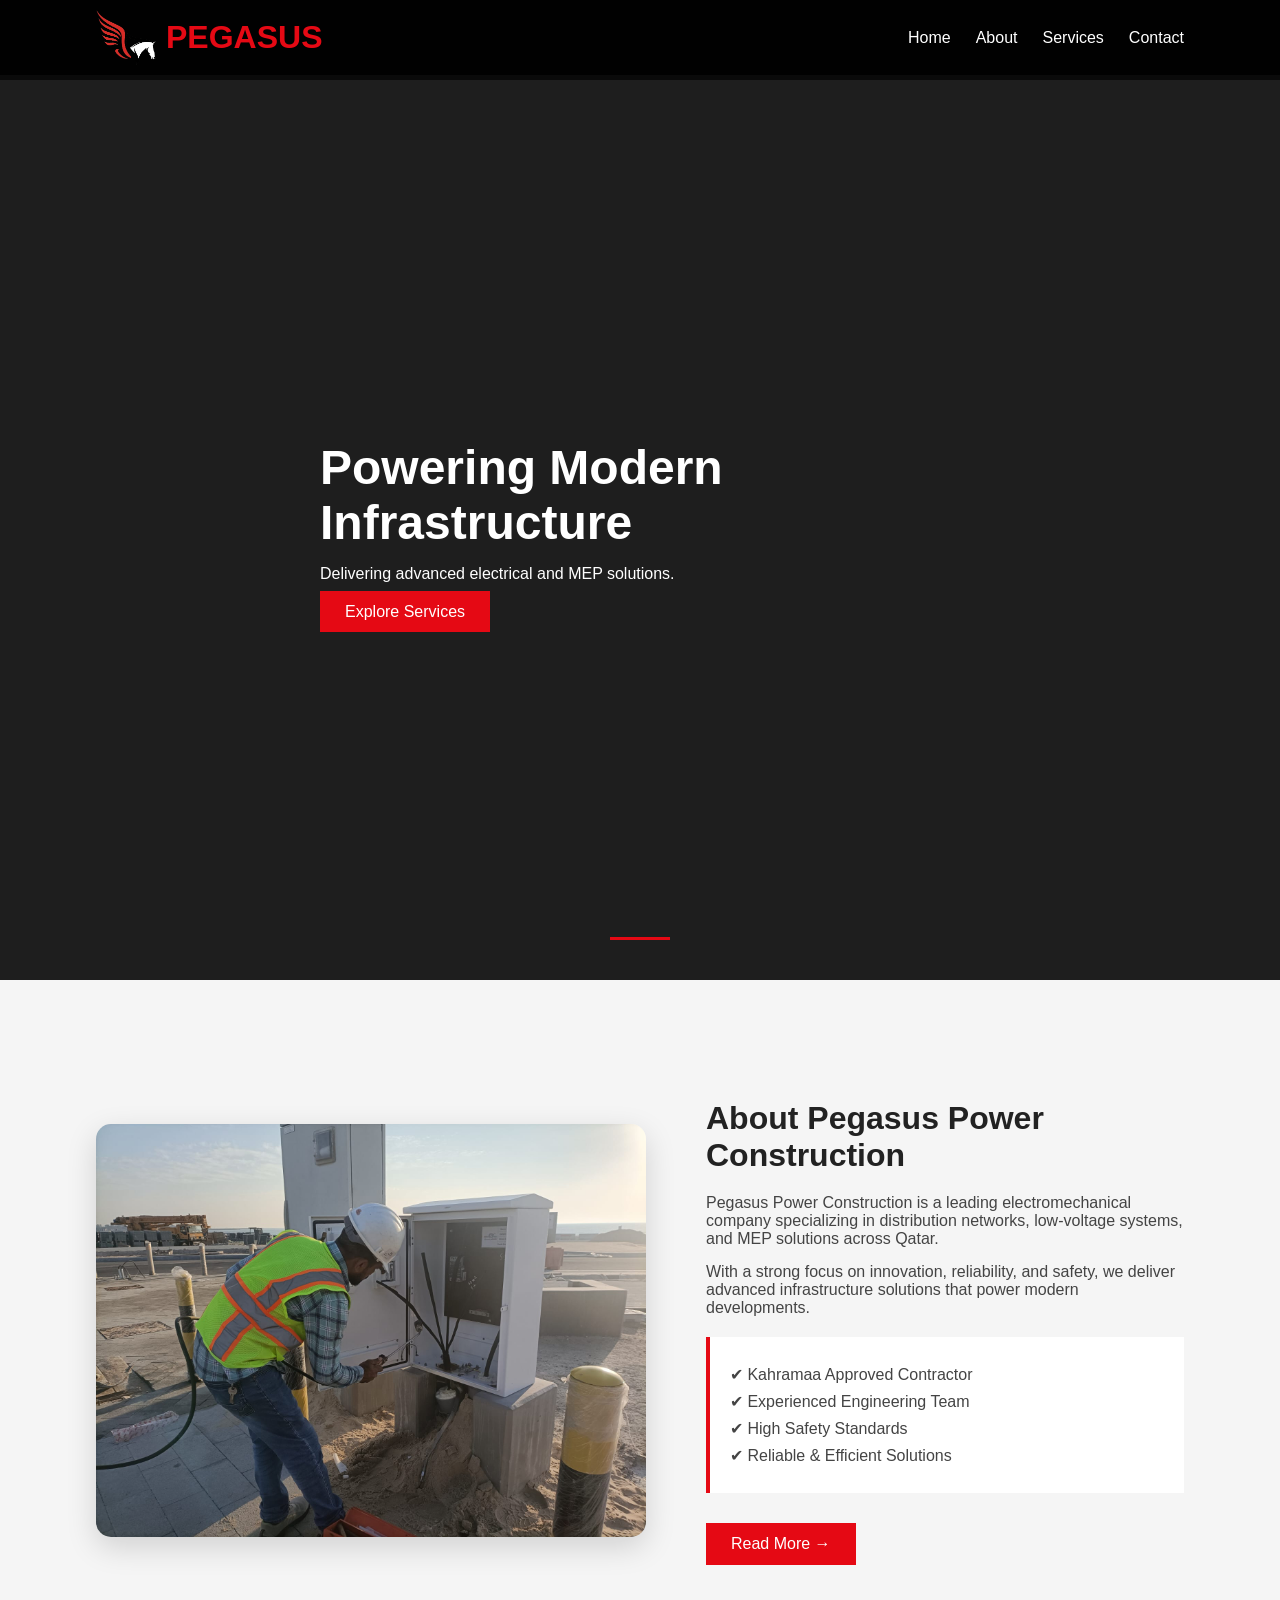
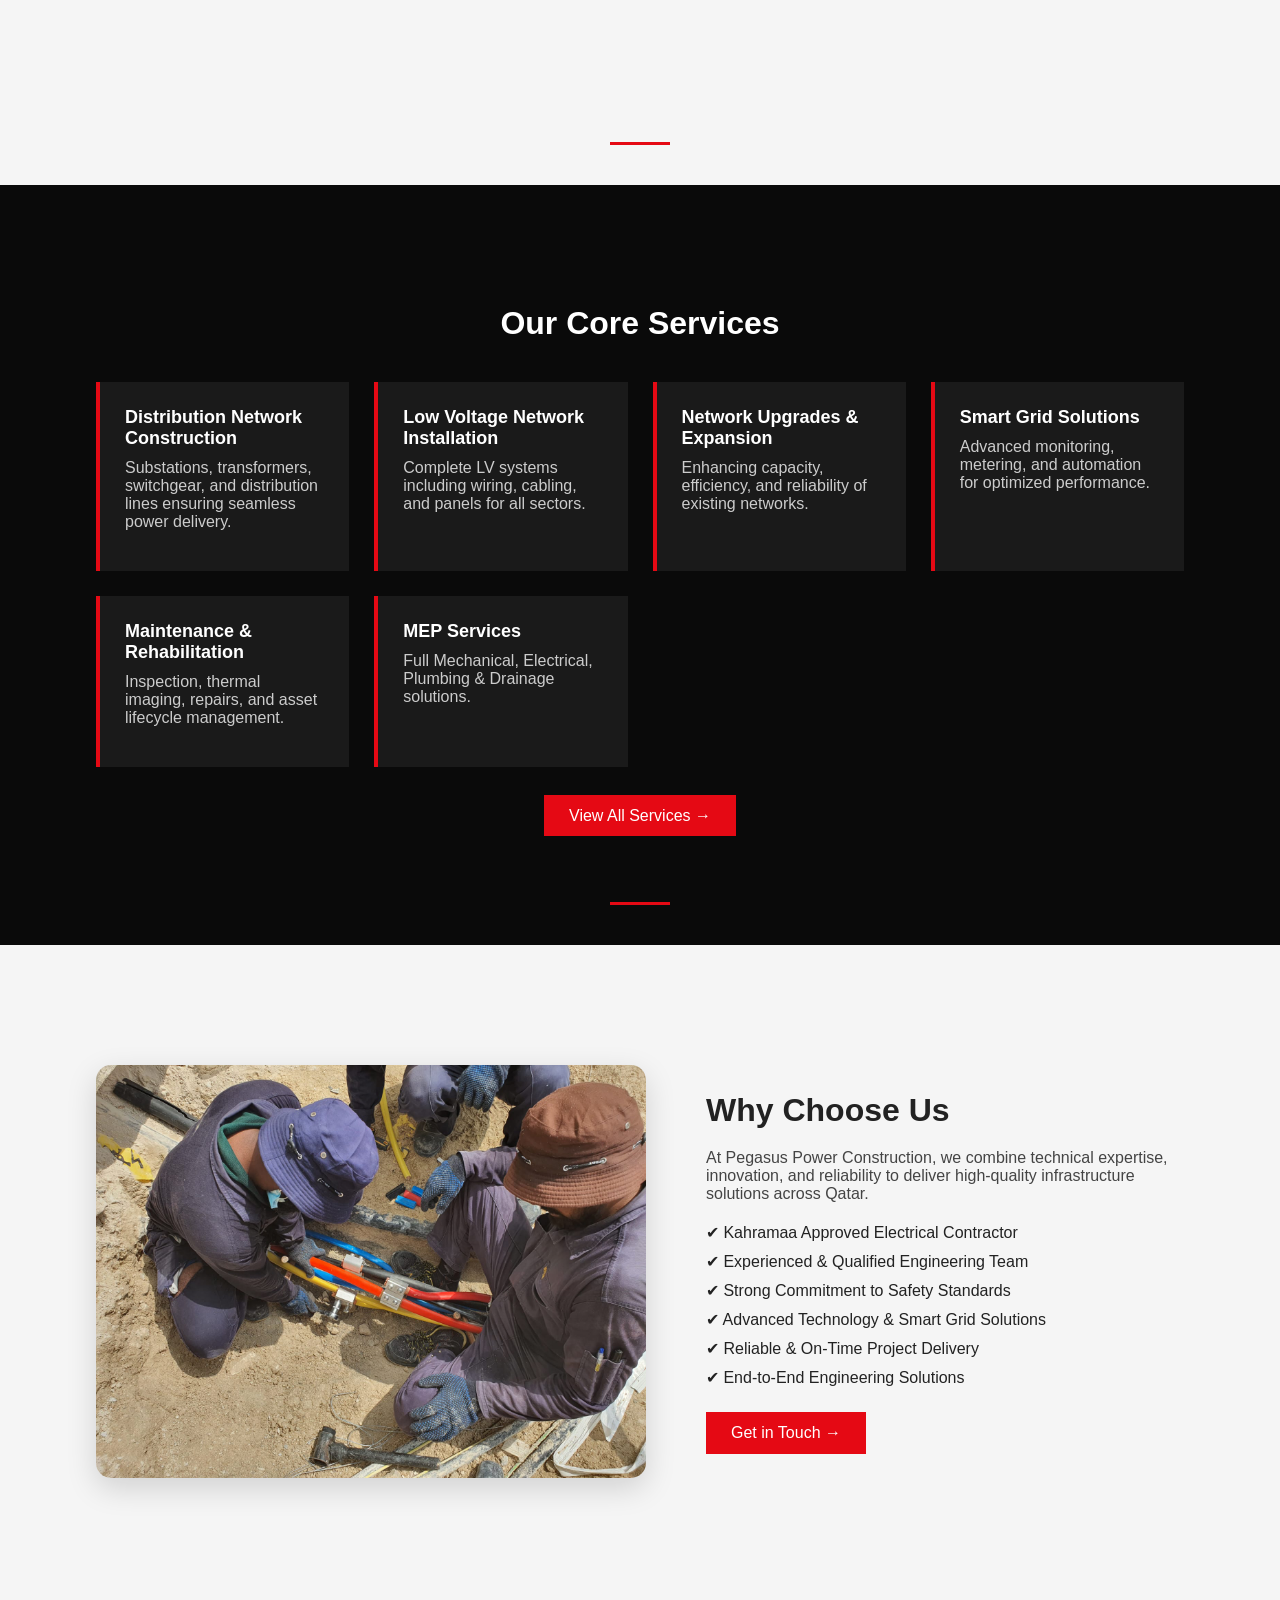
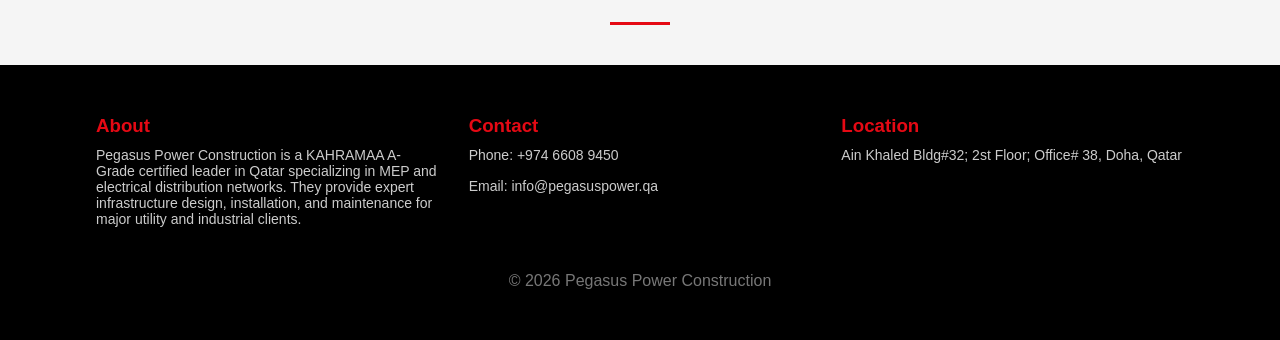
==== index.html @ 12b7da85 "Rename home.html to index.html" ====
<!DOCTYPE html>
<html lang="en">
<head>
<meta charset="UTF-8">
<meta name="viewport" content="width=device-width, initial-scale=1.0">
<title>Pegasus Power Construction</title>
<link rel="icon" type="image/png" href="images/logo.png">

<style>
* {
    margin: 0;
    padding: 0;
    box-sizing: border-box;
    font-family: 'Segoe UI', sans-serif;
}

body {
    background: #0a0a0a;
    color: #fff;
    padding-top: 80px;
}

/* CONTAINER */
.container {
    width: 85%;
    margin: auto;
}

/* HEADER */
header {
    position: fixed;
    width: 100%;
    top: 0;
    background: rgba(0,0,0,0.9);
    padding: 10px 0;
    z-index: 1000;
    transition: 0.3s;
}

header.scrolled {
    padding: 2px 0;
}

header .container {
    display: flex;
    justify-content: space-between;
    align-items: center;
}

.logo-box {
    display: flex;
    align-items: center;
}

.logo-box img {
    width: 60px;
    margin-right: 10px;
    transition: 0.3s;
}

header.scrolled .logo-box img {
    width: 45px;
}

.logo-text {
    color: #e50914;
    font-weight: bold;
}

/* NAV */
nav ul {
    display: flex;
    list-style: none;
}

nav ul li {
    margin-left: 25px;
}

nav ul li a {
    text-decoration: none;
    color: white;
    position: relative;
}

nav ul li a::after {
    content: "";
    width: 0%;
    height: 2px;
    background: #e50914;
    position: absolute;
    bottom: -5px;
    left: 0;
    transition: 0.3s;
}

nav ul li a:hover::after {
    width: 100%;
}

/* HERO */
.hero {
    height: 100vh;
    position: relative;
    background: url('images/hero.jpg') center/cover no-repeat; /* 🔥 YOUR PNG */
    display: flex;
    align-items: center;
}

/* GREY OVERLAY */
.hero::before {
    content: "";
    position: absolute;
    top: 0;
    left: 0;
    width: 100%;
    height: 100%;

    background: rgba(50, 50, 50, 0.5); /*adjust opacity here */
}

.hero-content {
    position: relative;
    z-index: 2;
    width: 50%;
}

.hero h1 {
    font-size: 48px;
    margin-bottom: 15px;
}

.hero p {
    margin-bottom: 20px;
}

.btn {
    background: #e50914;
    padding: 12px 25px;
    text-decoration: none;
    color: white;
}

/* SECTIONS */
section {
    padding: 140px 0;
    min-height: 80vh;
    position: relative;
}

/* DIVIDER */
section::after {
    content: "";
    width: 60px;
    height: 3px;
    background: #e50914;
    position: absolute;
    bottom: 40px;
    left: 50%;
    transform: translateX(-50%);
}

/* ABOUT */
.about-home {
    background: #f5f5f5;
    padding: 120px 0;
    color: #222;
}

.about-home-content {
    display: flex;
    gap: 60px;
    align-items: center;
    flex-wrap: wrap;
    margin-bottom: 100px;
}

.about-image img {
    width: 100%;
    max-width: 550px;
    border-radius: 15px;
    box-shadow: 0 10px 30px rgba(0,0,0,0.15);
}

.about-text {
    flex: 1;
}

.about-text h2 {
    margin-bottom: 20px;
    font-size: 32px;
}

.about-text p {
    margin-bottom: 15px;
    color: #444;
}

.about-btn {
    display: inline-block;
    margin-top: 10px;
    padding: 12px 25px;
    background: #e50914;
    color: white;
    text-decoration: none;
}

.about-btn:hover {
    background: #b20710;
}

.about-highlight {
    background: white;
    padding: 20px;
    margin: 20px 0;
    border-left: 4px solid #e50914;
}

.about-highlight p {
    margin: 8px 0;
    font-weight: 500;
}

/* SERVICES */
.services-home {
    background: #0a0a0a;
    padding: 120px 0;
    text-align: center;
    color: white;
}

.services-title {
    font-size: 32px;
    margin-bottom: 40px;
}

/* GRID */
.services-grid {
    display: grid;
    grid-template-columns: repeat(auto-fit, minmax(250px, 1fr));
    gap: 25px;
}

/* CARD */
.service-card {
    background: #1a1a1a;
    padding: 25px;
    border-left: 4px solid #e50914;
    text-align: left;
    transition: 0.3s;
}

.service-card p {
    color: #ccc;
}

.service-card:hover {
    transform: translateY(-8px);
}

.service-card h3 {
    margin-bottom: 10px;
    font-size: 18px;
}



/* BUTTON */
.services-btn-container {
    margin-top: 40px;
}

.services-btn {
    padding: 12px 25px;
    background: #e50914;
    color: white;
    text-decoration: none;
}

.services-btn:hover {
    background: #b20710;
}

/* WHY CHOOSE US */
.why-home {
    background: #f5f5f5;
    padding: 120px 0;
    color: #222;
}

.why-content {
    display: flex;
    align-items: center;
    gap: 60px;
    flex-wrap: wrap;
}

/* IMAGE */
.why-image img {
    width: 100%;
    max-width: 550px;
    border-radius: 15px;
    box-shadow: 0 10px 30px rgba(0,0,0,0.15);
    transition: 0.4s;
}

.why-image img:hover {
    transform: scale(1.03);
}

/* TEXT */
.why-text {
    flex: 1;
}

.why-text h2 {
    font-size: 32px;
    margin-bottom: 20px;
}

.why-text p {
    margin-bottom: 20px;
    color: #444;
}

/* BULLETS */
.why-list {
    list-style: none;
    margin-bottom: 25px;
}

.why-list li {
    margin: 10px 0;
    font-weight: 500;
}

/* BUTTON */
.why-btn {
    display: inline-block;
    padding: 12px 25px;
    background: #e50914;
    color: white;
    text-decoration: none;
    transition: 0.3s;
}

.why-btn:hover {
    background: #b20710;
}

/* FOOTER */
footer {
    background: #000;
    padding: 50px 0;
}

.footer-container {
    display: grid;
    grid-template-columns: repeat(auto-fit, minmax(250px, 1fr));
    gap: 30px;
}

.footer-box h3 {
    color: #e50914;
    margin-bottom: 10px;
}

.footer-box p {
    color: #ccc;
    font-size: 14px;
}

.footer-bottom {
    text-align: center;
    margin-top: 30px;
    color: #777;
}

/* TEXT SPACING */
h2 {
    margin-bottom: 25px;
}

p {
    margin-bottom: 15px;
}

/* ANIMATIONS */
.fade {
    opacity: 0;
    transform: translateY(40px);
    transition: all 0.8s ease;
}

.fade.show {
    opacity: 1;
    transform: translateY(0);
}
</style>

</head>
<body>

<header id="header">
    <div class="container">
        <div class="logo-box">
            <img src="images/logo.png">
            <h1 class="logo-text">PEGASUS</h1>
        </div>

        <nav>
            <ul>
                <li><a href="home.html">Home</a></li>
                <li><a href="about.html">About</a></li>
                <li><a href="services.html">Services</a></li>
                <li><a href="contact.html">Contact</a></li>
            </ul>
        </nav>
    </div>
</header>

<section class="hero">
    <div class="container hero-content fade">
        <h1>Powering Modern Infrastructure</h1>
        <p>Delivering advanced electrical and MEP solutions.</p>
        <a href="services.html" class="btn">Explore Services</a>
    </div>
</section>

<!-- ABOUT  -->
<section class="about-home">
    <div class="container about-home-content fade">

        <div class="about-image fade">
            <img src="images/PegasusImage.jpeg">
        </div>

        <div class="about-text fade">
            <h2>About Pegasus Power Construction</h2>

            <p>
                Pegasus Power Construction is a leading electromechanical company
                specializing in distribution networks, low-voltage systems, and
                MEP solutions across Qatar.
            </p>

            <p>
                With a strong focus on innovation, reliability, and safety, we deliver
                advanced infrastructure solutions that power modern developments.
            </p>

            <!-- ✅ CHECKLIST BACK -->
            <div class="about-highlight fade">
                <p>✔ Kahramaa Approved Contractor</p>
                <p>✔ Experienced Engineering Team</p>
                <p>✔ High Safety Standards</p>
                <p>✔ Reliable & Efficient Solutions</p>
            </div>

            <a href="about.html" class="about-btn">Read More →</a>
        </div>

    </div>
</section>


<!-- SERVICES (DARK) -->
<section class="services-home">
    <div class="container fade">

        <h2 class="services-title">Our Core Services</h2>

        <div class="services-grid">

            <div class="service-card fade">
                <h3>Distribution Network Construction</h3>
                <p>Substations, transformers, switchgear, and distribution lines ensuring seamless power delivery.</p>
            </div>

            <div class="service-card fade">
                <h3>Low Voltage Network Installation</h3>
                <p>Complete LV systems including wiring, cabling, and panels for all sectors.</p>
            </div>

            <div class="service-card fade">
                <h3>Network Upgrades & Expansion</h3>
                <p>Enhancing capacity, efficiency, and reliability of existing networks.</p>
            </div>

            <div class="service-card fade">
                <h3>Smart Grid Solutions</h3>
                <p>Advanced monitoring, metering, and automation for optimized performance.</p>
            </div>

            <div class="service-card fade">
                <h3>Maintenance & Rehabilitation</h3>
                <p>Inspection, thermal imaging, repairs, and asset lifecycle management.</p>
            </div>

            <div class="service-card fade">
                <h3>MEP Services</h3>
                <p>Full Mechanical, Electrical, Plumbing & Drainage solutions.</p>
            </div>

        </div>

        <div class="services-btn-container fade">
            <a href="services.html" class="services-btn">View All Services →</a>
        </div>

    </div>
</section>

<!-- WHY CHOOSE US (UPGRADED) -->
<section class="why-home">
    <div class="container why-content">

        <!-- IMAGE -->
        <div class="why-image fade">
            <img src="images/WhyImage.jpeg"> <!-- 🔥 replace -->
        </div>

        <!-- TEXT -->
        <div class="why-text fade">
            <h2>Why Choose Us</h2>

            <p>
                At Pegasus Power Construction, we combine technical expertise,
                innovation, and reliability to deliver high-quality infrastructure
                solutions across Qatar.
            </p>

            <!-- BULLET LIST -->
            <ul class="why-list">
                <li>✔ Kahramaa Approved Electrical Contractor</li>
                <li>✔ Experienced & Qualified Engineering Team</li>
                <li>✔ Strong Commitment to Safety Standards</li>
                <li>✔ Advanced Technology & Smart Grid Solutions</li>
                <li>✔ Reliable & On-Time Project Delivery</li>
                <li>✔ End-to-End Engineering Solutions</li>
            </ul>

            <a href="contact.html" class="why-btn">Get in Touch →</a>
        </div>

    </div>
</section>

<footer>
    <div class="container footer-container">
        <div class="footer-box">
            <h3>About</h3>
            <p>Pegasus Power Construction is a KAHRAMAA A-Grade certified leader in Qatar specializing in MEP and electrical distribution networks. They provide expert infrastructure design, installation, and maintenance for major utility and industrial clients.</p>
        </div>

        <div class="footer-box">
            <h3>Contact</h3>
            <p>Phone: +974 6608 9450</p>
            <p>Email: info@pegasuspower.qa</p>
        </div>

        <div class="footer-box">
            <h3>Location</h3>
            <p>Ain Khaled Bldg#32; 2st Floor; Office# 38, Doha, Qatar</p>
        </div>
    </div>

    <div class="footer-bottom">
        © 2026 Pegasus Power Construction
    </div>
</footer>

<script>
const elements = document.querySelectorAll('.fade');

window.addEventListener('scroll', () => {
    const trigger = window.innerHeight * 0.85;

    elements.forEach(el => {
        const top = el.getBoundingClientRect().top;
        if (top < trigger) {
            el.classList.add('show');
        }
    });
});

const header = document.getElementById("header");

window.addEventListener("scroll", () => {
    if (window.scrollY > 50) {
        header.classList.add("scrolled");
    } else {
        header.classList.remove("scrolled");
    }
});
</script>

</body>
</html>
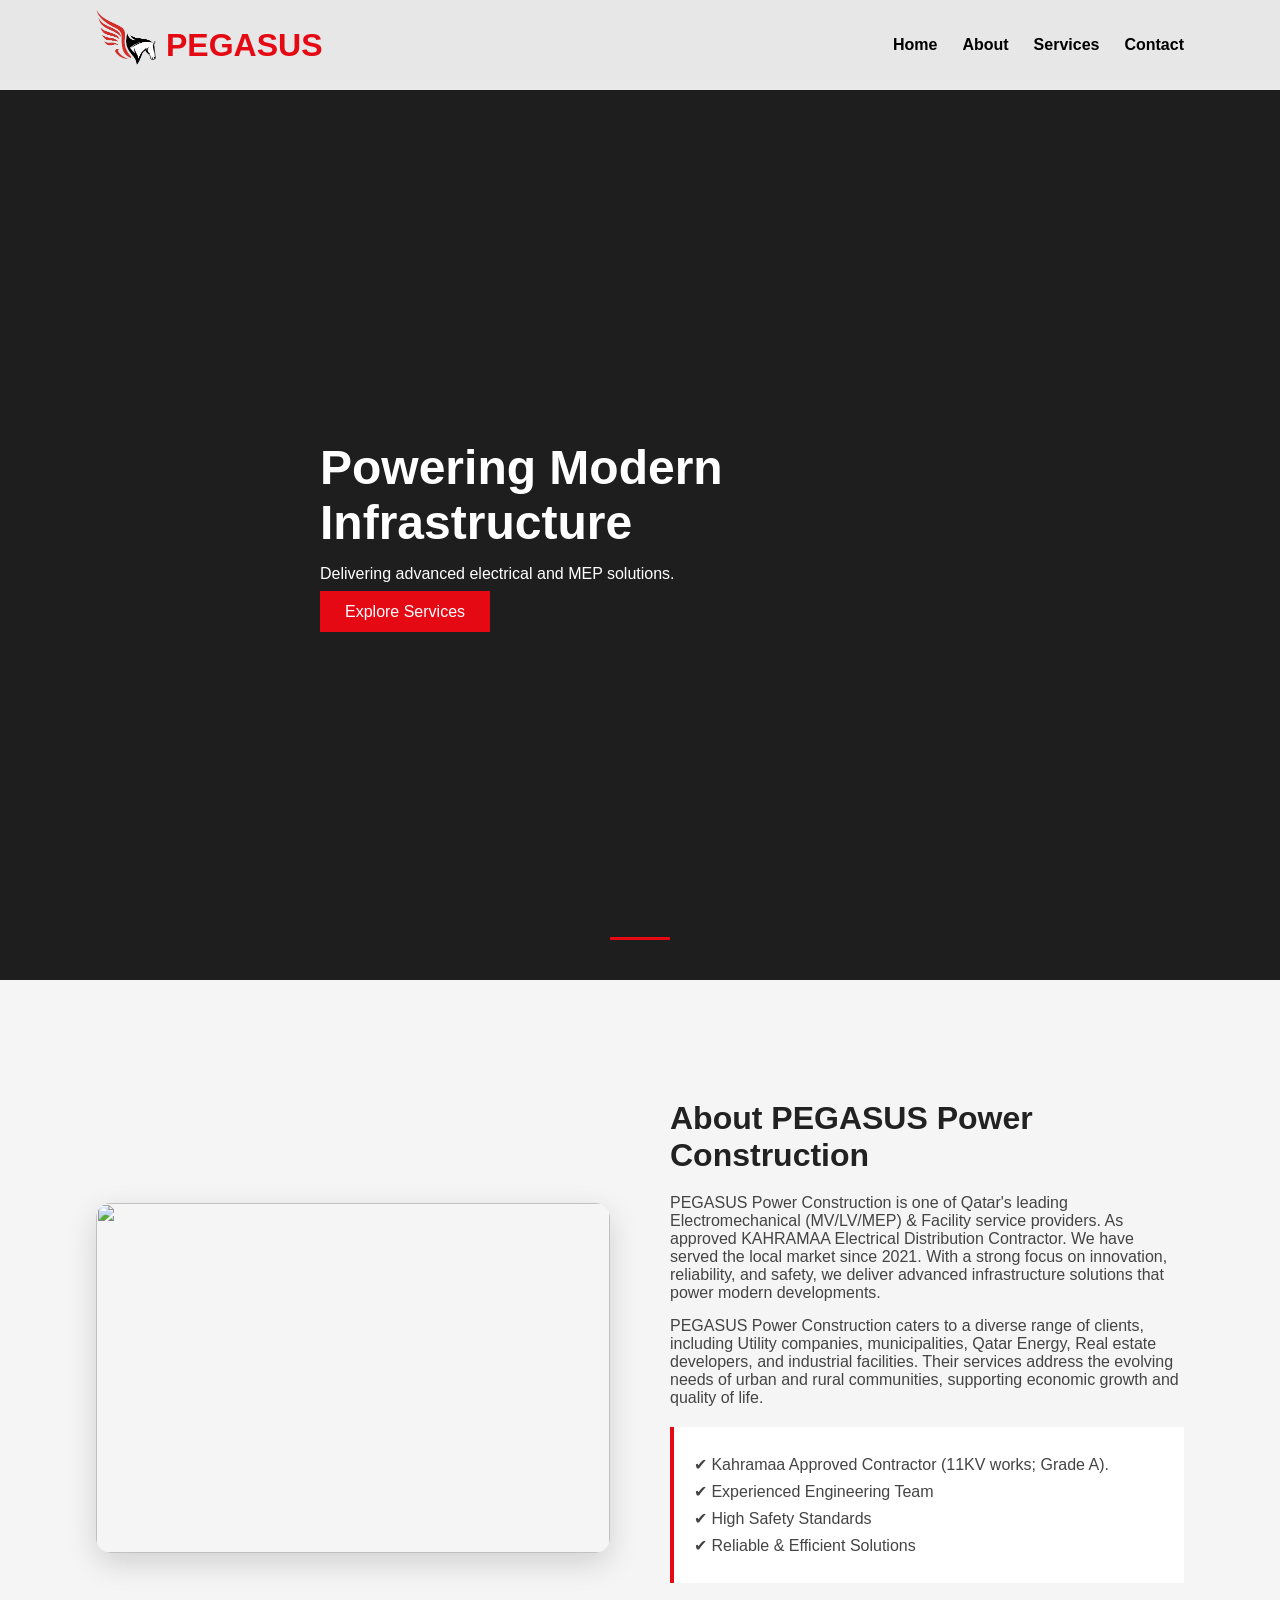
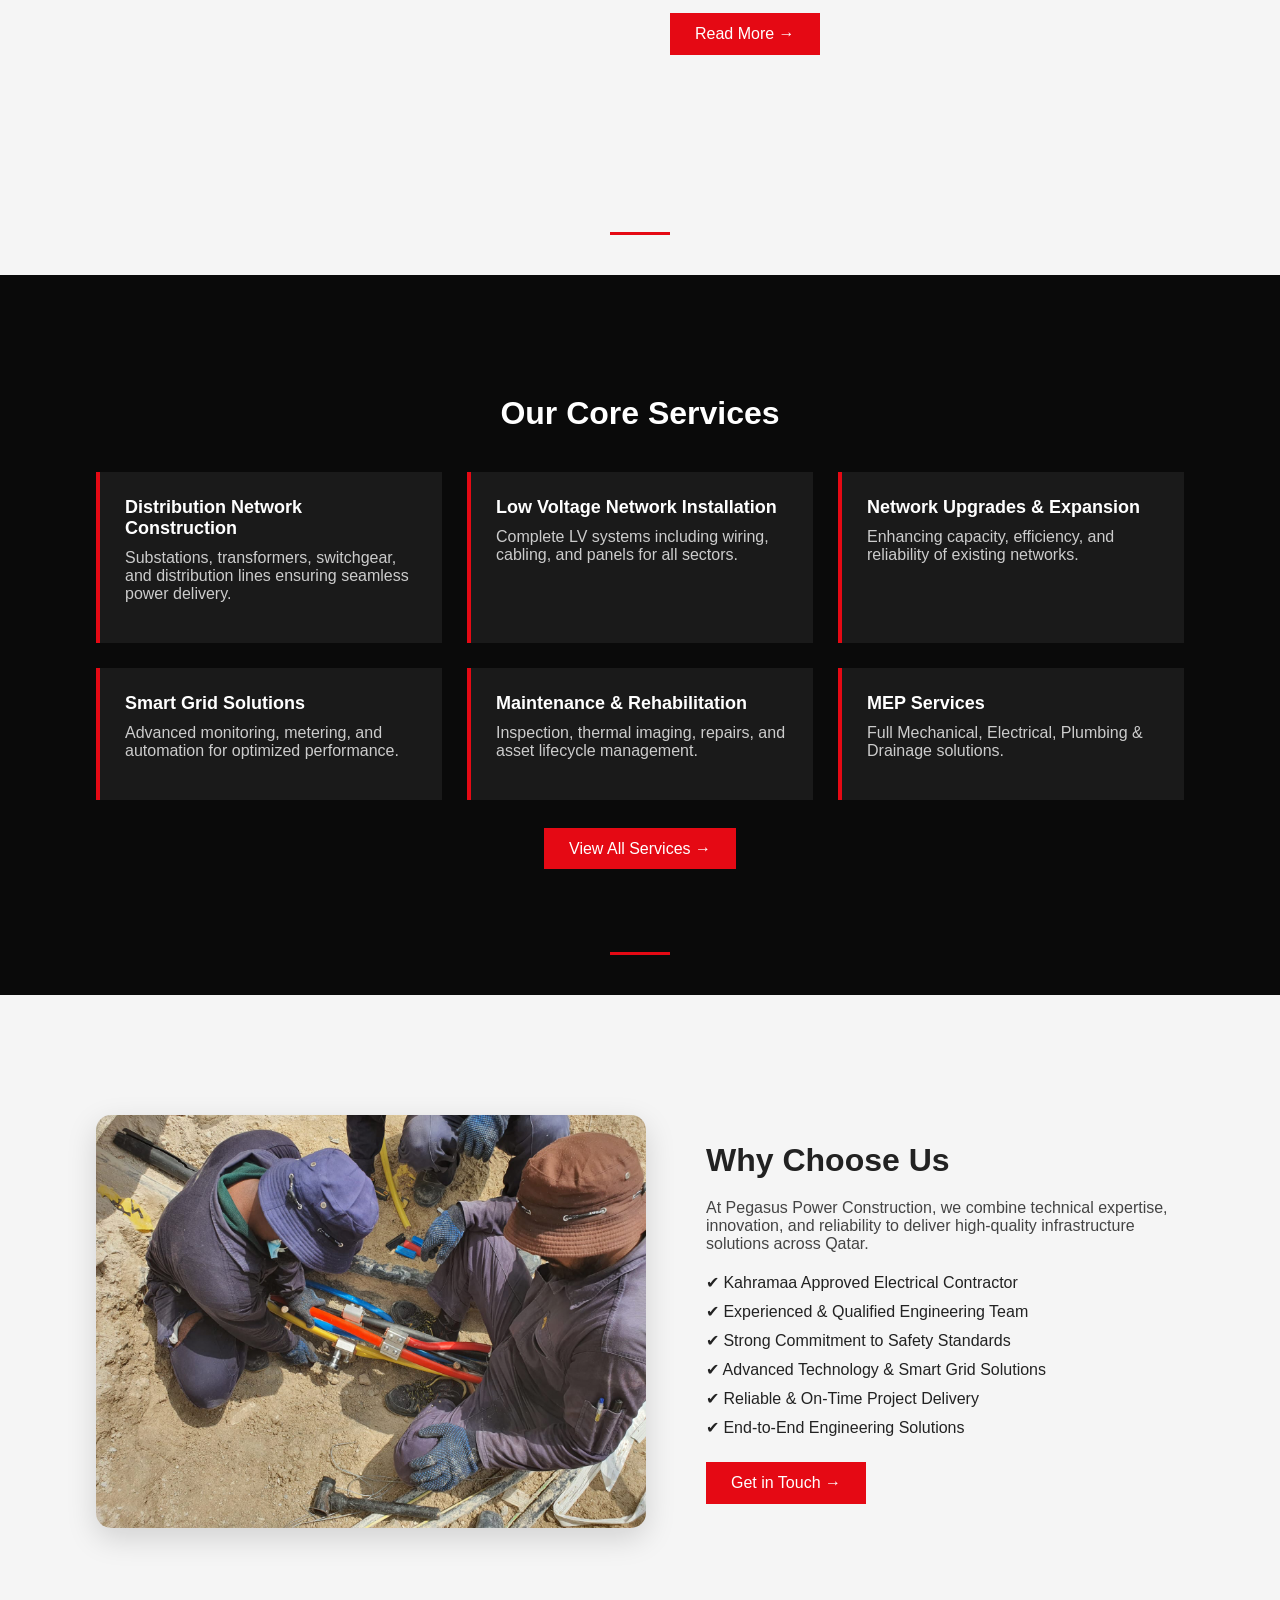
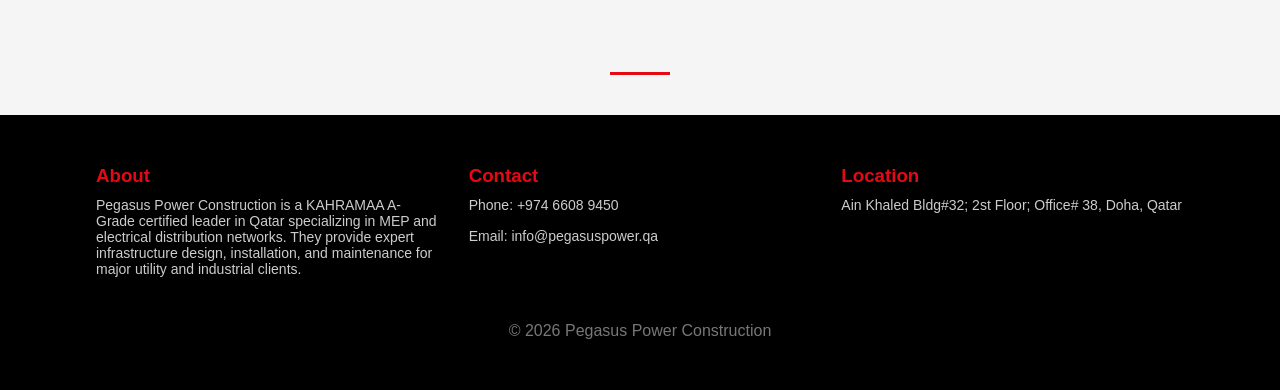
==== commit 2da5659b: "Update index.html" ====
--- a/index.html
+++ b/index.html
@@ -31,7 +31,7 @@
     position: fixed;
     width: 100%;
     top: 0;
-    background: rgba(0,0,0,0.9);
+    background: rgba(255, 255, 255, 0.9);
     padding: 10px 0;
     z-index: 1000;
     transition: 0.3s;
@@ -55,6 +55,7 @@
 .logo-box img {
     width: 60px;
     margin-right: 10px;
+    margin-bottom: 15px;
     transition: 0.3s;
 }
 
@@ -79,8 +80,9 @@
 
 nav ul li a {
     text-decoration: none;
-    color: white;
+    color: rgb(0, 0, 0);
     position: relative;
+    font-weight: bold;
 }
 
 nav ul li a::after {
@@ -98,11 +100,19 @@
     width: 100%;
 }
 
+.nav-toggle {
+    display: none;
+    background: none;
+    border: none;
+    padding: 5px;
+    cursor: pointer;
+}
+
 /* HERO */
 .hero {
     height: 100vh;
     position: relative;
-    background: url('images/hero.jpg') center/cover no-repeat; /* 🔥 YOUR PNG */
+    background: url('images/hero.jpg') center/cover no-repeat; 
     display: flex;
     align-items: center;
 }
@@ -116,7 +126,7 @@
     width: 100%;
     height: 100%;
 
-    background: rgba(50, 50, 50, 0.5); /*adjust opacity here */
+    background: rgba(50, 50, 50, 0.5); 
 }
 
 .hero-content {
@@ -175,11 +185,22 @@
     margin-bottom: 100px;
 }
 
-.about-image img {
+.about-image {
+    flex: 1;
+}
+
+.image-wrapper {
     width: 100%;
-    max-width: 550px;
+    height: 350px; 
     border-radius: 15px;
+    overflow: hidden;
     box-shadow: 0 10px 30px rgba(0,0,0,0.15);
+}
+
+.image-wrapper img {
+    width: 100%;
+    height: 100%;
+    object-fit: cover; 
 }
 
 .about-text {
@@ -237,7 +258,7 @@
 /* GRID */
 .services-grid {
     display: grid;
-    grid-template-columns: repeat(auto-fit, minmax(250px, 1fr));
+    grid-template-columns: repeat(3, 1fr); 
     gap: 25px;
 }
 
@@ -396,6 +417,89 @@
     opacity: 1;
     transform: translateY(0);
 }
+
+/* ─── MOBILE ─────────────────────────────────── */
+@media (max-width: 768px) {
+
+    /* NAV - hamburger */
+    .nav-toggle {
+        display: flex;
+        flex-direction: column;
+        gap: 5px;
+        cursor: pointer;
+        z-index: 1100;
+    }
+
+    .nav-toggle span {
+        width: 25px;
+        height: 3px;
+        background: #000;
+        display: block;
+        transition: 0.3s;
+    }
+
+    nav {
+        display: none;
+        position: absolute;
+        top: 100%;
+        left: 0;
+        width: 100%;
+        background: white;
+        padding: 20px 0;
+        box-shadow: 0 5px 15px rgba(0,0,0,0.1);
+    }
+
+    nav.open {
+        display: block;
+    }
+
+    nav ul {
+        flex-direction: column;
+        align-items: center;
+        gap: 15px;
+    }
+
+    nav ul li {
+        margin: 0;
+    }
+
+    /* HERO */
+    .hero-content {
+        width: 90%;
+    }
+
+    .hero h1 {
+        font-size: 28px;
+    }
+
+    body {
+        padding-top: 60px;
+    }
+
+    /* ABOUT */
+    .about-home-content {
+        flex-direction: column;
+    }
+
+    /* SERVICES GRID */
+    .services-grid {
+        grid-template-columns: 1fr;
+    }
+
+    /* WHY */
+    .why-content {
+        flex-direction: column;
+    }
+
+    .why-image img {
+        max-width: 100%;
+    }
+
+    /* FOOTER */
+    .footer-container {
+        grid-template-columns: 1fr;
+    }
+}
 </style>
 
 </head>
@@ -408,9 +512,15 @@
             <h1 class="logo-text">PEGASUS</h1>
         </div>
 
+        <button class="nav-toggle" onclick="this.classList.toggle('active'); document.querySelector('nav').classList.toggle('open')">
+            <span></span>
+            <span></span>
+            <span></span>
+        </button>
+
         <nav>
             <ul>
-                <li><a href="home.html">Home</a></li>
+                <li><a href="index.html">Home</a></li>
                 <li><a href="about.html">About</a></li>
                 <li><a href="services.html">Services</a></li>
                 <li><a href="contact.html">Contact</a></li>
@@ -432,26 +542,26 @@
     <div class="container about-home-content fade">
 
         <div class="about-image fade">
-            <img src="images/PegasusImage.jpeg">
+            <div class="image-wrapper">
+                <img src="images/home1.jpeg">
+            </div>
         </div>
 
         <div class="about-text fade">
-            <h2>About Pegasus Power Construction</h2>
+            <h2>About PEGASUS Power Construction</h2>
 
             <p>
-                Pegasus Power Construction is a leading electromechanical company
-                specializing in distribution networks, low-voltage systems, and
-                MEP solutions across Qatar.
+                PEGASUS Power Construction is one of Qatar's leading Electromechanical (MV/LV/MEP) & Facility service providers. As approved KAHRAMAA Electrical Distribution Contractor. We have served the local market since 2021.
+                With a strong focus on innovation, reliability, and safety, we deliver advanced infrastructure solutions that power modern developments.
             </p>
 
             <p>
-                With a strong focus on innovation, reliability, and safety, we deliver
-                advanced infrastructure solutions that power modern developments.
+                PEGASUS Power Construction caters to a diverse range of clients, including Utility companies, municipalities, Qatar Energy, Real estate developers, and industrial facilities. Their services address the evolving needs of urban and rural communities, supporting economic growth and quality of life.
             </p>
 
             <!-- ✅ CHECKLIST BACK -->
             <div class="about-highlight fade">
-                <p>✔ Kahramaa Approved Contractor</p>
+                <p>✔ Kahramaa Approved Contractor (11KV works; Grade A).</p>
                 <p>✔ Experienced Engineering Team</p>
                 <p>✔ High Safety Standards</p>
                 <p>✔ Reliable & Efficient Solutions</p>
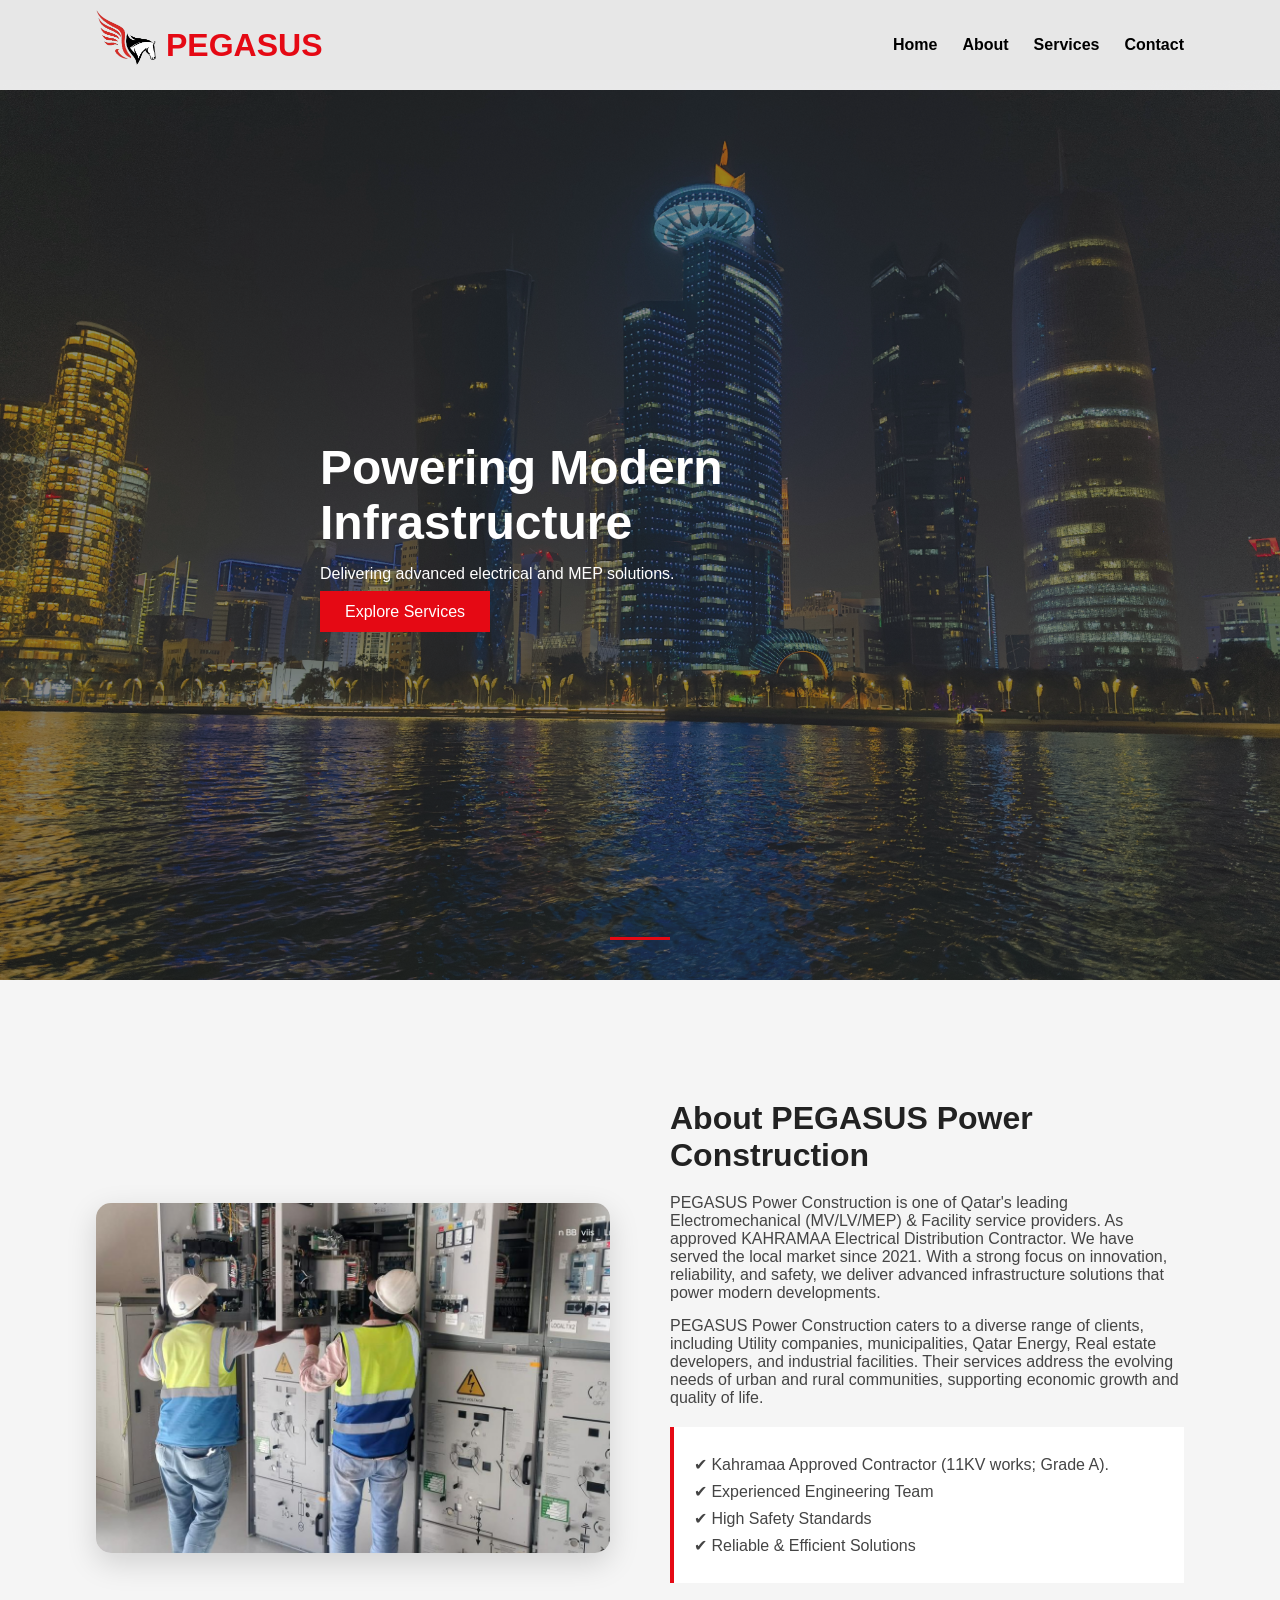
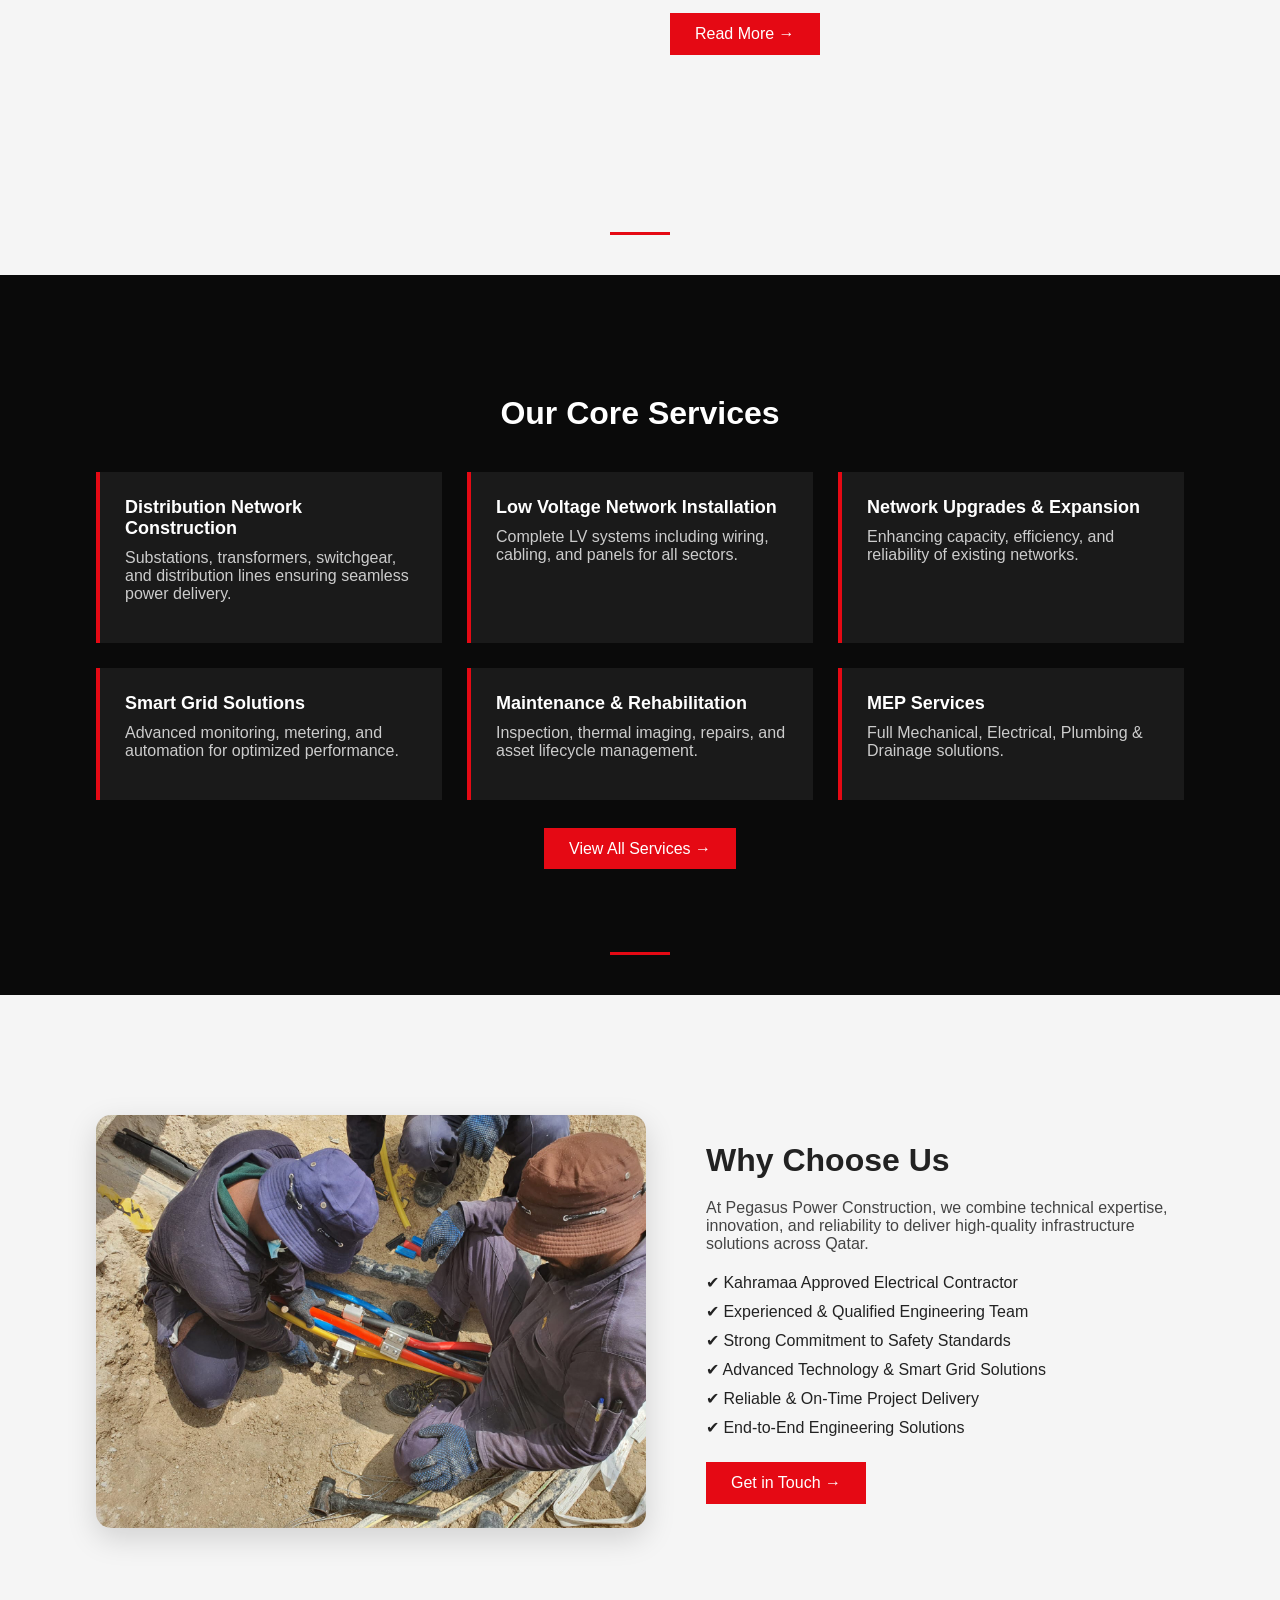
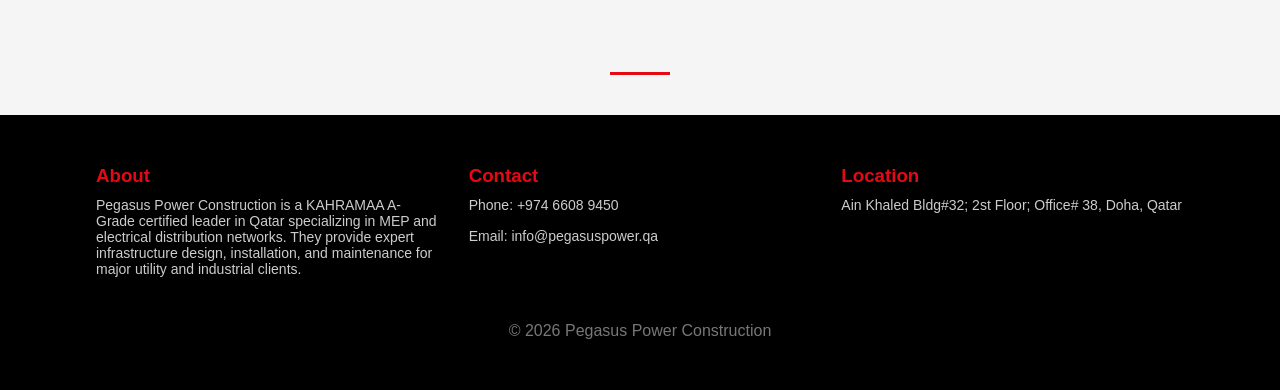
==== commit 77319e7a: "Restored site from backup" ====
--- a/index.html
+++ b/index.html
@@ -1,709 +1,709 @@
-<!DOCTYPE html>
-<html lang="en">
-<head>
-<meta charset="UTF-8">
-<meta name="viewport" content="width=device-width, initial-scale=1.0">
-<title>Pegasus Power Construction</title>
-<link rel="icon" type="image/png" href="images/logo.png">
-
-<style>
-* {
-    margin: 0;
-    padding: 0;
-    box-sizing: border-box;
-    font-family: 'Segoe UI', sans-serif;
-}
-
-body {
-    background: #0a0a0a;
-    color: #fff;
-    padding-top: 80px;
-}
-
-/* CONTAINER */
-.container {
-    width: 85%;
-    margin: auto;
-}
-
-/* HEADER */
-header {
-    position: fixed;
-    width: 100%;
-    top: 0;
-    background: rgba(255, 255, 255, 0.9);
-    padding: 10px 0;
-    z-index: 1000;
-    transition: 0.3s;
-}
-
-header.scrolled {
-    padding: 2px 0;
-}
-
-header .container {
-    display: flex;
-    justify-content: space-between;
-    align-items: center;
-}
-
-.logo-box {
-    display: flex;
-    align-items: center;
-}
-
-.logo-box img {
-    width: 60px;
-    margin-right: 10px;
-    margin-bottom: 15px;
-    transition: 0.3s;
-}
-
-header.scrolled .logo-box img {
-    width: 45px;
-}
-
-.logo-text {
-    color: #e50914;
-    font-weight: bold;
-}
-
-/* NAV */
-nav ul {
-    display: flex;
-    list-style: none;
-}
-
-nav ul li {
-    margin-left: 25px;
-}
-
-nav ul li a {
-    text-decoration: none;
-    color: rgb(0, 0, 0);
-    position: relative;
-    font-weight: bold;
-}
-
-nav ul li a::after {
-    content: "";
-    width: 0%;
-    height: 2px;
-    background: #e50914;
-    position: absolute;
-    bottom: -5px;
-    left: 0;
-    transition: 0.3s;
-}
-
-nav ul li a:hover::after {
-    width: 100%;
-}
-
-.nav-toggle {
-    display: none;
-    background: none;
-    border: none;
-    padding: 5px;
-    cursor: pointer;
-}
-
-/* HERO */
-.hero {
-    height: 100vh;
-    position: relative;
-    background: url('images/hero.jpg') center/cover no-repeat; 
-    display: flex;
-    align-items: center;
-}
-
-/* GREY OVERLAY */
-.hero::before {
-    content: "";
-    position: absolute;
-    top: 0;
-    left: 0;
-    width: 100%;
-    height: 100%;
-
-    background: rgba(50, 50, 50, 0.5); 
-}
-
-.hero-content {
-    position: relative;
-    z-index: 2;
-    width: 50%;
-}
-
-.hero h1 {
-    font-size: 48px;
-    margin-bottom: 15px;
-}
-
-.hero p {
-    margin-bottom: 20px;
-}
-
-.btn {
-    background: #e50914;
-    padding: 12px 25px;
-    text-decoration: none;
-    color: white;
-}
-
-/* SECTIONS */
-section {
-    padding: 140px 0;
-    min-height: 80vh;
-    position: relative;
-}
-
-/* DIVIDER */
-section::after {
-    content: "";
-    width: 60px;
-    height: 3px;
-    background: #e50914;
-    position: absolute;
-    bottom: 40px;
-    left: 50%;
-    transform: translateX(-50%);
-}
-
-/* ABOUT */
-.about-home {
-    background: #f5f5f5;
-    padding: 120px 0;
-    color: #222;
-}
-
-.about-home-content {
-    display: flex;
-    gap: 60px;
-    align-items: center;
-    flex-wrap: wrap;
-    margin-bottom: 100px;
-}
-
-.about-image {
-    flex: 1;
-}
-
-.image-wrapper {
-    width: 100%;
-    height: 350px; 
-    border-radius: 15px;
-    overflow: hidden;
-    box-shadow: 0 10px 30px rgba(0,0,0,0.15);
-}
-
-.image-wrapper img {
-    width: 100%;
-    height: 100%;
-    object-fit: cover; 
-}
-
-.about-text {
-    flex: 1;
-}
-
-.about-text h2 {
-    margin-bottom: 20px;
-    font-size: 32px;
-}
-
-.about-text p {
-    margin-bottom: 15px;
-    color: #444;
-}
-
-.about-btn {
-    display: inline-block;
-    margin-top: 10px;
-    padding: 12px 25px;
-    background: #e50914;
-    color: white;
-    text-decoration: none;
-}
-
-.about-btn:hover {
-    background: #b20710;
-}
-
-.about-highlight {
-    background: white;
-    padding: 20px;
-    margin: 20px 0;
-    border-left: 4px solid #e50914;
-}
-
-.about-highlight p {
-    margin: 8px 0;
-    font-weight: 500;
-}
-
-/* SERVICES */
-.services-home {
-    background: #0a0a0a;
-    padding: 120px 0;
-    text-align: center;
-    color: white;
-}
-
-.services-title {
-    font-size: 32px;
-    margin-bottom: 40px;
-}
-
-/* GRID */
-.services-grid {
-    display: grid;
-    grid-template-columns: repeat(3, 1fr); 
-    gap: 25px;
-}
-
-/* CARD */
-.service-card {
-    background: #1a1a1a;
-    padding: 25px;
-    border-left: 4px solid #e50914;
-    text-align: left;
-    transition: 0.3s;
-}
-
-.service-card p {
-    color: #ccc;
-}
-
-.service-card:hover {
-    transform: translateY(-8px);
-}
-
-.service-card h3 {
-    margin-bottom: 10px;
-    font-size: 18px;
-}
-
-
-
-/* BUTTON */
-.services-btn-container {
-    margin-top: 40px;
-}
-
-.services-btn {
-    padding: 12px 25px;
-    background: #e50914;
-    color: white;
-    text-decoration: none;
-}
-
-.services-btn:hover {
-    background: #b20710;
-}
-
-/* WHY CHOOSE US */
-.why-home {
-    background: #f5f5f5;
-    padding: 120px 0;
-    color: #222;
-}
-
-.why-content {
-    display: flex;
-    align-items: center;
-    gap: 60px;
-    flex-wrap: wrap;
-}
-
-/* IMAGE */
-.why-image img {
-    width: 100%;
-    max-width: 550px;
-    border-radius: 15px;
-    box-shadow: 0 10px 30px rgba(0,0,0,0.15);
-    transition: 0.4s;
-}
-
-.why-image img:hover {
-    transform: scale(1.03);
-}
-
-/* TEXT */
-.why-text {
-    flex: 1;
-}
-
-.why-text h2 {
-    font-size: 32px;
-    margin-bottom: 20px;
-}
-
-.why-text p {
-    margin-bottom: 20px;
-    color: #444;
-}
-
-/* BULLETS */
-.why-list {
-    list-style: none;
-    margin-bottom: 25px;
-}
-
-.why-list li {
-    margin: 10px 0;
-    font-weight: 500;
-}
-
-/* BUTTON */
-.why-btn {
-    display: inline-block;
-    padding: 12px 25px;
-    background: #e50914;
-    color: white;
-    text-decoration: none;
-    transition: 0.3s;
-}
-
-.why-btn:hover {
-    background: #b20710;
-}
-
-/* FOOTER */
-footer {
-    background: #000;
-    padding: 50px 0;
-}
-
-.footer-container {
-    display: grid;
-    grid-template-columns: repeat(auto-fit, minmax(250px, 1fr));
-    gap: 30px;
-}
-
-.footer-box h3 {
-    color: #e50914;
-    margin-bottom: 10px;
-}
-
-.footer-box p {
-    color: #ccc;
-    font-size: 14px;
-}
-
-.footer-bottom {
-    text-align: center;
-    margin-top: 30px;
-    color: #777;
-}
-
-/* TEXT SPACING */
-h2 {
-    margin-bottom: 25px;
-}
-
-p {
-    margin-bottom: 15px;
-}
-
-/* ANIMATIONS */
-.fade {
-    opacity: 0;
-    transform: translateY(40px);
-    transition: all 0.8s ease;
-}
-
-.fade.show {
-    opacity: 1;
-    transform: translateY(0);
-}
-
-/* ─── MOBILE ─────────────────────────────────── */
-@media (max-width: 768px) {
-
-    /* NAV - hamburger */
-    .nav-toggle {
-        display: flex;
-        flex-direction: column;
-        gap: 5px;
-        cursor: pointer;
-        z-index: 1100;
-    }
-
-    .nav-toggle span {
-        width: 25px;
-        height: 3px;
-        background: #000;
-        display: block;
-        transition: 0.3s;
-    }
-
-    nav {
-        display: none;
-        position: absolute;
-        top: 100%;
-        left: 0;
-        width: 100%;
-        background: white;
-        padding: 20px 0;
-        box-shadow: 0 5px 15px rgba(0,0,0,0.1);
-    }
-
-    nav.open {
-        display: block;
-    }
-
-    nav ul {
-        flex-direction: column;
-        align-items: center;
-        gap: 15px;
-    }
-
-    nav ul li {
-        margin: 0;
-    }
-
-    /* HERO */
-    .hero-content {
-        width: 90%;
-    }
-
-    .hero h1 {
-        font-size: 28px;
-    }
-
-    body {
-        padding-top: 60px;
-    }
-
-    /* ABOUT */
-    .about-home-content {
-        flex-direction: column;
-    }
-
-    /* SERVICES GRID */
-    .services-grid {
-        grid-template-columns: 1fr;
-    }
-
-    /* WHY */
-    .why-content {
-        flex-direction: column;
-    }
-
-    .why-image img {
-        max-width: 100%;
-    }
-
-    /* FOOTER */
-    .footer-container {
-        grid-template-columns: 1fr;
-    }
-}
-</style>
-
-</head>
-<body>
-
-<header id="header">
-    <div class="container">
-        <div class="logo-box">
-            <img src="images/logo.png">
-            <h1 class="logo-text">PEGASUS</h1>
-        </div>
-
-        <button class="nav-toggle" onclick="this.classList.toggle('active'); document.querySelector('nav').classList.toggle('open')">
-            <span></span>
-            <span></span>
-            <span></span>
-        </button>
-
-        <nav>
-            <ul>
-                <li><a href="index.html">Home</a></li>
-                <li><a href="about.html">About</a></li>
-                <li><a href="services.html">Services</a></li>
-                <li><a href="contact.html">Contact</a></li>
-            </ul>
-        </nav>
-    </div>
-</header>
-
-<section class="hero">
-    <div class="container hero-content fade">
-        <h1>Powering Modern Infrastructure</h1>
-        <p>Delivering advanced electrical and MEP solutions.</p>
-        <a href="services.html" class="btn">Explore Services</a>
-    </div>
-</section>
-
-<!-- ABOUT  -->
-<section class="about-home">
-    <div class="container about-home-content fade">
-
-        <div class="about-image fade">
-            <div class="image-wrapper">
-                <img src="images/home1.jpeg">
-            </div>
-        </div>
-
-        <div class="about-text fade">
-            <h2>About PEGASUS Power Construction</h2>
-
-            <p>
-                PEGASUS Power Construction is one of Qatar's leading Electromechanical (MV/LV/MEP) & Facility service providers. As approved KAHRAMAA Electrical Distribution Contractor. We have served the local market since 2021.
-                With a strong focus on innovation, reliability, and safety, we deliver advanced infrastructure solutions that power modern developments.
-            </p>
-
-            <p>
-                PEGASUS Power Construction caters to a diverse range of clients, including Utility companies, municipalities, Qatar Energy, Real estate developers, and industrial facilities. Their services address the evolving needs of urban and rural communities, supporting economic growth and quality of life.
-            </p>
-
-            <!-- ✅ CHECKLIST BACK -->
-            <div class="about-highlight fade">
-                <p>✔ Kahramaa Approved Contractor (11KV works; Grade A).</p>
-                <p>✔ Experienced Engineering Team</p>
-                <p>✔ High Safety Standards</p>
-                <p>✔ Reliable & Efficient Solutions</p>
-            </div>
-
-            <a href="about.html" class="about-btn">Read More →</a>
-        </div>
-
-    </div>
-</section>
-
-
-<!-- SERVICES (DARK) -->
-<section class="services-home">
-    <div class="container fade">
-
-        <h2 class="services-title">Our Core Services</h2>
-
-        <div class="services-grid">
-
-            <div class="service-card fade">
-                <h3>Distribution Network Construction</h3>
-                <p>Substations, transformers, switchgear, and distribution lines ensuring seamless power delivery.</p>
-            </div>
-
-            <div class="service-card fade">
-                <h3>Low Voltage Network Installation</h3>
-                <p>Complete LV systems including wiring, cabling, and panels for all sectors.</p>
-            </div>
-
-            <div class="service-card fade">
-                <h3>Network Upgrades & Expansion</h3>
-                <p>Enhancing capacity, efficiency, and reliability of existing networks.</p>
-            </div>
-
-            <div class="service-card fade">
-                <h3>Smart Grid Solutions</h3>
-                <p>Advanced monitoring, metering, and automation for optimized performance.</p>
-            </div>
-
-            <div class="service-card fade">
-                <h3>Maintenance & Rehabilitation</h3>
-                <p>Inspection, thermal imaging, repairs, and asset lifecycle management.</p>
-            </div>
-
-            <div class="service-card fade">
-                <h3>MEP Services</h3>
-                <p>Full Mechanical, Electrical, Plumbing & Drainage solutions.</p>
-            </div>
-
-        </div>
-
-        <div class="services-btn-container fade">
-            <a href="services.html" class="services-btn">View All Services →</a>
-        </div>
-
-    </div>
-</section>
-
-<!-- WHY CHOOSE US (UPGRADED) -->
-<section class="why-home">
-    <div class="container why-content">
-
-        <!-- IMAGE -->
-        <div class="why-image fade">
-            <img src="images/WhyImage.jpeg"> <!-- 🔥 replace -->
-        </div>
-
-        <!-- TEXT -->
-        <div class="why-text fade">
-            <h2>Why Choose Us</h2>
-
-            <p>
-                At Pegasus Power Construction, we combine technical expertise,
-                innovation, and reliability to deliver high-quality infrastructure
-                solutions across Qatar.
-            </p>
-
-            <!-- BULLET LIST -->
-            <ul class="why-list">
-                <li>✔ Kahramaa Approved Electrical Contractor</li>
-                <li>✔ Experienced & Qualified Engineering Team</li>
-                <li>✔ Strong Commitment to Safety Standards</li>
-                <li>✔ Advanced Technology & Smart Grid Solutions</li>
-                <li>✔ Reliable & On-Time Project Delivery</li>
-                <li>✔ End-to-End Engineering Solutions</li>
-            </ul>
-
-            <a href="contact.html" class="why-btn">Get in Touch →</a>
-        </div>
-
-    </div>
-</section>
-
-<footer>
-    <div class="container footer-container">
-        <div class="footer-box">
-            <h3>About</h3>
-            <p>Pegasus Power Construction is a KAHRAMAA A-Grade certified leader in Qatar specializing in MEP and electrical distribution networks. They provide expert infrastructure design, installation, and maintenance for major utility and industrial clients.</p>
-        </div>
-
-        <div class="footer-box">
-            <h3>Contact</h3>
-            <p>Phone: +974 6608 9450</p>
-            <p>Email: info@pegasuspower.qa</p>
-        </div>
-
-        <div class="footer-box">
-            <h3>Location</h3>
-            <p>Ain Khaled Bldg#32; 2st Floor; Office# 38, Doha, Qatar</p>
-        </div>
-    </div>
-
-    <div class="footer-bottom">
-        © 2026 Pegasus Power Construction
-    </div>
-</footer>
-
-<script>
-const elements = document.querySelectorAll('.fade');
-
-window.addEventListener('scroll', () => {
-    const trigger = window.innerHeight * 0.85;
-
-    elements.forEach(el => {
-        const top = el.getBoundingClientRect().top;
-        if (top < trigger) {
-            el.classList.add('show');
-        }
-    });
-});
-
-const header = document.getElementById("header");
-
-window.addEventListener("scroll", () => {
-    if (window.scrollY > 50) {
-        header.classList.add("scrolled");
-    } else {
-        header.classList.remove("scrolled");
-    }
-});
-</script>
-
-</body>
-</html>
+<!DOCTYPE html>
+<html lang="en">
+<head>
+<meta charset="UTF-8">
+<meta name="viewport" content="width=device-width, initial-scale=1.0">
+<title>Pegasus Power Construction</title>
+<link rel="icon" type="image/png" href="images/logo.png">
+
+<style>
+* {
+    margin: 0;
+    padding: 0;
+    box-sizing: border-box;
+    font-family: 'Segoe UI', sans-serif;
+}
+
+body {
+    background: #0a0a0a;
+    color: #fff;
+    padding-top: 80px;
+}
+
+/* CONTAINER */
+.container {
+    width: 85%;
+    margin: auto;
+}
+
+/* HEADER */
+header {
+    position: fixed;
+    width: 100%;
+    top: 0;
+    background: rgba(255, 255, 255, 0.9);
+    padding: 10px 0;
+    z-index: 1000;
+    transition: 0.3s;
+}
+
+header.scrolled {
+    padding: 2px 0;
+}
+
+header .container {
+    display: flex;
+    justify-content: space-between;
+    align-items: center;
+}
+
+.logo-box {
+    display: flex;
+    align-items: center;
+}
+
+.logo-box img {
+    width: 60px;
+    margin-right: 10px;
+    margin-bottom: 15px;
+    transition: 0.3s;
+}
+
+header.scrolled .logo-box img {
+    width: 45px;
+}
+
+.logo-text {
+    color: #e50914;
+    font-weight: bold;
+}
+
+/* NAV */
+nav ul {
+    display: flex;
+    list-style: none;
+}
+
+nav ul li {
+    margin-left: 25px;
+}
+
+nav ul li a {
+    text-decoration: none;
+    color: rgb(0, 0, 0);
+    position: relative;
+    font-weight: bold;
+}
+
+nav ul li a::after {
+    content: "";
+    width: 0%;
+    height: 2px;
+    background: #e50914;
+    position: absolute;
+    bottom: -5px;
+    left: 0;
+    transition: 0.3s;
+}
+
+nav ul li a:hover::after {
+    width: 100%;
+}
+
+.nav-toggle {
+    display: none;
+    background: none;
+    border: none;
+    padding: 5px;
+    cursor: pointer;
+}
+
+/* HERO */
+.hero {
+    height: 100vh;
+    position: relative;
+    background: url('images/hero.jpg') center/cover no-repeat; 
+    display: flex;
+    align-items: center;
+}
+
+/* GREY OVERLAY */
+.hero::before {
+    content: "";
+    position: absolute;
+    top: 0;
+    left: 0;
+    width: 100%;
+    height: 100%;
+
+    background: rgba(50, 50, 50, 0.5); 
+}
+
+.hero-content {
+    position: relative;
+    z-index: 2;
+    width: 50%;
+}
+
+.hero h1 {
+    font-size: 48px;
+    margin-bottom: 15px;
+}
+
+.hero p {
+    margin-bottom: 20px;
+}
+
+.btn {
+    background: #e50914;
+    padding: 12px 25px;
+    text-decoration: none;
+    color: white;
+}
+
+/* SECTIONS */
+section {
+    padding: 140px 0;
+    min-height: 80vh;
+    position: relative;
+}
+
+/* DIVIDER */
+section::after {
+    content: "";
+    width: 60px;
+    height: 3px;
+    background: #e50914;
+    position: absolute;
+    bottom: 40px;
+    left: 50%;
+    transform: translateX(-50%);
+}
+
+/* ABOUT */
+.about-home {
+    background: #f5f5f5;
+    padding: 120px 0;
+    color: #222;
+}
+
+.about-home-content {
+    display: flex;
+    gap: 60px;
+    align-items: center;
+    flex-wrap: wrap;
+    margin-bottom: 100px;
+}
+
+.about-image {
+    flex: 1;
+}
+
+.image-wrapper {
+    width: 100%;
+    height: 350px; 
+    border-radius: 15px;
+    overflow: hidden;
+    box-shadow: 0 10px 30px rgba(0,0,0,0.15);
+}
+
+.image-wrapper img {
+    width: 100%;
+    height: 100%;
+    object-fit: cover; 
+}
+
+.about-text {
+    flex: 1;
+}
+
+.about-text h2 {
+    margin-bottom: 20px;
+    font-size: 32px;
+}
+
+.about-text p {
+    margin-bottom: 15px;
+    color: #444;
+}
+
+.about-btn {
+    display: inline-block;
+    margin-top: 10px;
+    padding: 12px 25px;
+    background: #e50914;
+    color: white;
+    text-decoration: none;
+}
+
+.about-btn:hover {
+    background: #b20710;
+}
+
+.about-highlight {
+    background: white;
+    padding: 20px;
+    margin: 20px 0;
+    border-left: 4px solid #e50914;
+}
+
+.about-highlight p {
+    margin: 8px 0;
+    font-weight: 500;
+}
+
+/* SERVICES */
+.services-home {
+    background: #0a0a0a;
+    padding: 120px 0;
+    text-align: center;
+    color: white;
+}
+
+.services-title {
+    font-size: 32px;
+    margin-bottom: 40px;
+}
+
+/* GRID */
+.services-grid {
+    display: grid;
+    grid-template-columns: repeat(3, 1fr); 
+    gap: 25px;
+}
+
+/* CARD */
+.service-card {
+    background: #1a1a1a;
+    padding: 25px;
+    border-left: 4px solid #e50914;
+    text-align: left;
+    transition: 0.3s;
+}
+
+.service-card p {
+    color: #ccc;
+}
+
+.service-card:hover {
+    transform: translateY(-8px);
+}
+
+.service-card h3 {
+    margin-bottom: 10px;
+    font-size: 18px;
+}
+
+
+
+/* BUTTON */
+.services-btn-container {
+    margin-top: 40px;
+}
+
+.services-btn {
+    padding: 12px 25px;
+    background: #e50914;
+    color: white;
+    text-decoration: none;
+}
+
+.services-btn:hover {
+    background: #b20710;
+}
+
+/* WHY CHOOSE US */
+.why-home {
+    background: #f5f5f5;
+    padding: 120px 0;
+    color: #222;
+}
+
+.why-content {
+    display: flex;
+    align-items: center;
+    gap: 60px;
+    flex-wrap: wrap;
+}
+
+/* IMAGE */
+.why-image img {
+    width: 100%;
+    max-width: 550px;
+    border-radius: 15px;
+    box-shadow: 0 10px 30px rgba(0,0,0,0.15);
+    transition: 0.4s;
+}
+
+.why-image img:hover {
+    transform: scale(1.03);
+}
+
+/* TEXT */
+.why-text {
+    flex: 1;
+}
+
+.why-text h2 {
+    font-size: 32px;
+    margin-bottom: 20px;
+}
+
+.why-text p {
+    margin-bottom: 20px;
+    color: #444;
+}
+
+/* BULLETS */
+.why-list {
+    list-style: none;
+    margin-bottom: 25px;
+}
+
+.why-list li {
+    margin: 10px 0;
+    font-weight: 500;
+}
+
+/* BUTTON */
+.why-btn {
+    display: inline-block;
+    padding: 12px 25px;
+    background: #e50914;
+    color: white;
+    text-decoration: none;
+    transition: 0.3s;
+}
+
+.why-btn:hover {
+    background: #b20710;
+}
+
+/* FOOTER */
+footer {
+    background: #000;
+    padding: 50px 0;
+}
+
+.footer-container {
+    display: grid;
+    grid-template-columns: repeat(auto-fit, minmax(250px, 1fr));
+    gap: 30px;
+}
+
+.footer-box h3 {
+    color: #e50914;
+    margin-bottom: 10px;
+}
+
+.footer-box p {
+    color: #ccc;
+    font-size: 14px;
+}
+
+.footer-bottom {
+    text-align: center;
+    margin-top: 30px;
+    color: #777;
+}
+
+/* TEXT SPACING */
+h2 {
+    margin-bottom: 25px;
+}
+
+p {
+    margin-bottom: 15px;
+}
+
+/* ANIMATIONS */
+.fade {
+    opacity: 0;
+    transform: translateY(40px);
+    transition: all 0.8s ease;
+}
+
+.fade.show {
+    opacity: 1;
+    transform: translateY(0);
+}
+
+/* ─── MOBILE ─────────────────────────────────── */
+@media (max-width: 768px) {
+
+    /* NAV - hamburger */
+    .nav-toggle {
+        display: flex;
+        flex-direction: column;
+        gap: 5px;
+        cursor: pointer;
+        z-index: 1100;
+    }
+
+    .nav-toggle span {
+        width: 25px;
+        height: 3px;
+        background: #000;
+        display: block;
+        transition: 0.3s;
+    }
+
+    nav {
+        display: none;
+        position: absolute;
+        top: 100%;
+        left: 0;
+        width: 100%;
+        background: white;
+        padding: 20px 0;
+        box-shadow: 0 5px 15px rgba(0,0,0,0.1);
+    }
+
+    nav.open {
+        display: block;
+    }
+
+    nav ul {
+        flex-direction: column;
+        align-items: center;
+        gap: 15px;
+    }
+
+    nav ul li {
+        margin: 0;
+    }
+
+    /* HERO */
+    .hero-content {
+        width: 90%;
+    }
+
+    .hero h1 {
+        font-size: 28px;
+    }
+
+    body {
+        padding-top: 60px;
+    }
+
+    /* ABOUT */
+    .about-home-content {
+        flex-direction: column;
+    }
+
+    /* SERVICES GRID */
+    .services-grid {
+        grid-template-columns: 1fr;
+    }
+
+    /* WHY */
+    .why-content {
+        flex-direction: column;
+    }
+
+    .why-image img {
+        max-width: 100%;
+    }
+
+    /* FOOTER */
+    .footer-container {
+        grid-template-columns: 1fr;
+    }
+}
+</style>
+
+</head>
+<body>
+
+<header id="header">
+    <div class="container">
+        <div class="logo-box">
+            <img src="images/logo.png">
+            <h1 class="logo-text">PEGASUS</h1>
+        </div>
+
+        <button class="nav-toggle" onclick="this.classList.toggle('active'); document.querySelector('nav').classList.toggle('open')">
+            <span></span>
+            <span></span>
+            <span></span>
+        </button>
+
+        <nav>
+            <ul>
+                <li><a href="index.html">Home</a></li>
+                <li><a href="about.html">About</a></li>
+                <li><a href="services.html">Services</a></li>
+                <li><a href="contact.html">Contact</a></li>
+            </ul>
+        </nav>
+    </div>
+</header>
+
+<section class="hero">
+    <div class="container hero-content fade">
+        <h1>Powering Modern Infrastructure</h1>
+        <p>Delivering advanced electrical and MEP solutions.</p>
+        <a href="services.html" class="btn">Explore Services</a>
+    </div>
+</section>
+
+<!-- ABOUT  -->
+<section class="about-home">
+    <div class="container about-home-content fade">
+
+        <div class="about-image fade">
+            <div class="image-wrapper">
+                <img src="images/home1.jpeg">
+            </div>
+        </div>
+
+        <div class="about-text fade">
+            <h2>About PEGASUS Power Construction</h2>
+
+            <p>
+                PEGASUS Power Construction is one of Qatar's leading Electromechanical (MV/LV/MEP) & Facility service providers. As approved KAHRAMAA Electrical Distribution Contractor. We have served the local market since 2021.
+                With a strong focus on innovation, reliability, and safety, we deliver advanced infrastructure solutions that power modern developments.
+            </p>
+
+            <p>
+                PEGASUS Power Construction caters to a diverse range of clients, including Utility companies, municipalities, Qatar Energy, Real estate developers, and industrial facilities. Their services address the evolving needs of urban and rural communities, supporting economic growth and quality of life.
+            </p>
+
+            <!-- ✅ CHECKLIST BACK -->
+            <div class="about-highlight fade">
+                <p>✔ Kahramaa Approved Contractor (11KV works; Grade A).</p>
+                <p>✔ Experienced Engineering Team</p>
+                <p>✔ High Safety Standards</p>
+                <p>✔ Reliable & Efficient Solutions</p>
+            </div>
+
+            <a href="about.html" class="about-btn">Read More →</a>
+        </div>
+
+    </div>
+</section>
+
+
+<!-- SERVICES (DARK) -->
+<section class="services-home">
+    <div class="container fade">
+
+        <h2 class="services-title">Our Core Services</h2>
+
+        <div class="services-grid">
+
+            <div class="service-card fade">
+                <h3>Distribution Network Construction</h3>
+                <p>Substations, transformers, switchgear, and distribution lines ensuring seamless power delivery.</p>
+            </div>
+
+            <div class="service-card fade">
+                <h3>Low Voltage Network Installation</h3>
+                <p>Complete LV systems including wiring, cabling, and panels for all sectors.</p>
+            </div>
+
+            <div class="service-card fade">
+                <h3>Network Upgrades & Expansion</h3>
+                <p>Enhancing capacity, efficiency, and reliability of existing networks.</p>
+            </div>
+
+            <div class="service-card fade">
+                <h3>Smart Grid Solutions</h3>
+                <p>Advanced monitoring, metering, and automation for optimized performance.</p>
+            </div>
+
+            <div class="service-card fade">
+                <h3>Maintenance & Rehabilitation</h3>
+                <p>Inspection, thermal imaging, repairs, and asset lifecycle management.</p>
+            </div>
+
+            <div class="service-card fade">
+                <h3>MEP Services</h3>
+                <p>Full Mechanical, Electrical, Plumbing & Drainage solutions.</p>
+            </div>
+
+        </div>
+
+        <div class="services-btn-container fade">
+            <a href="services.html" class="services-btn">View All Services →</a>
+        </div>
+
+    </div>
+</section>
+
+<!-- WHY CHOOSE US (UPGRADED) -->
+<section class="why-home">
+    <div class="container why-content">
+
+        <!-- IMAGE -->
+        <div class="why-image fade">
+            <img src="images/WhyImage.jpeg"> <!-- 🔥 replace -->
+        </div>
+
+        <!-- TEXT -->
+        <div class="why-text fade">
+            <h2>Why Choose Us</h2>
+
+            <p>
+                At Pegasus Power Construction, we combine technical expertise,
+                innovation, and reliability to deliver high-quality infrastructure
+                solutions across Qatar.
+            </p>
+
+            <!-- BULLET LIST -->
+            <ul class="why-list">
+                <li>✔ Kahramaa Approved Electrical Contractor</li>
+                <li>✔ Experienced & Qualified Engineering Team</li>
+                <li>✔ Strong Commitment to Safety Standards</li>
+                <li>✔ Advanced Technology & Smart Grid Solutions</li>
+                <li>✔ Reliable & On-Time Project Delivery</li>
+                <li>✔ End-to-End Engineering Solutions</li>
+            </ul>
+
+            <a href="contact.html" class="why-btn">Get in Touch →</a>
+        </div>
+
+    </div>
+</section>
+
+<footer>
+    <div class="container footer-container">
+        <div class="footer-box">
+            <h3>About</h3>
+            <p>Pegasus Power Construction is a KAHRAMAA A-Grade certified leader in Qatar specializing in MEP and electrical distribution networks. They provide expert infrastructure design, installation, and maintenance for major utility and industrial clients.</p>
+        </div>
+
+        <div class="footer-box">
+            <h3>Contact</h3>
+            <p>Phone: +974 6608 9450</p>
+            <p>Email: info@pegasuspower.qa</p>
+        </div>
+
+        <div class="footer-box">
+            <h3>Location</h3>
+            <p>Ain Khaled Bldg#32; 2st Floor; Office# 38, Doha, Qatar</p>
+        </div>
+    </div>
+
+    <div class="footer-bottom">
+        © 2026 Pegasus Power Construction
+    </div>
+</footer>
+
+<script>
+const elements = document.querySelectorAll('.fade');
+
+window.addEventListener('scroll', () => {
+    const trigger = window.innerHeight * 0.85;
+
+    elements.forEach(el => {
+        const top = el.getBoundingClientRect().top;
+        if (top < trigger) {
+            el.classList.add('show');
+        }
+    });
+});
+
+const header = document.getElementById("header");
+
+window.addEventListener("scroll", () => {
+    if (window.scrollY > 50) {
+        header.classList.add("scrolled");
+    } else {
+        header.classList.remove("scrolled");
+    }
+});
+</script>
+
+</body>
+</html>
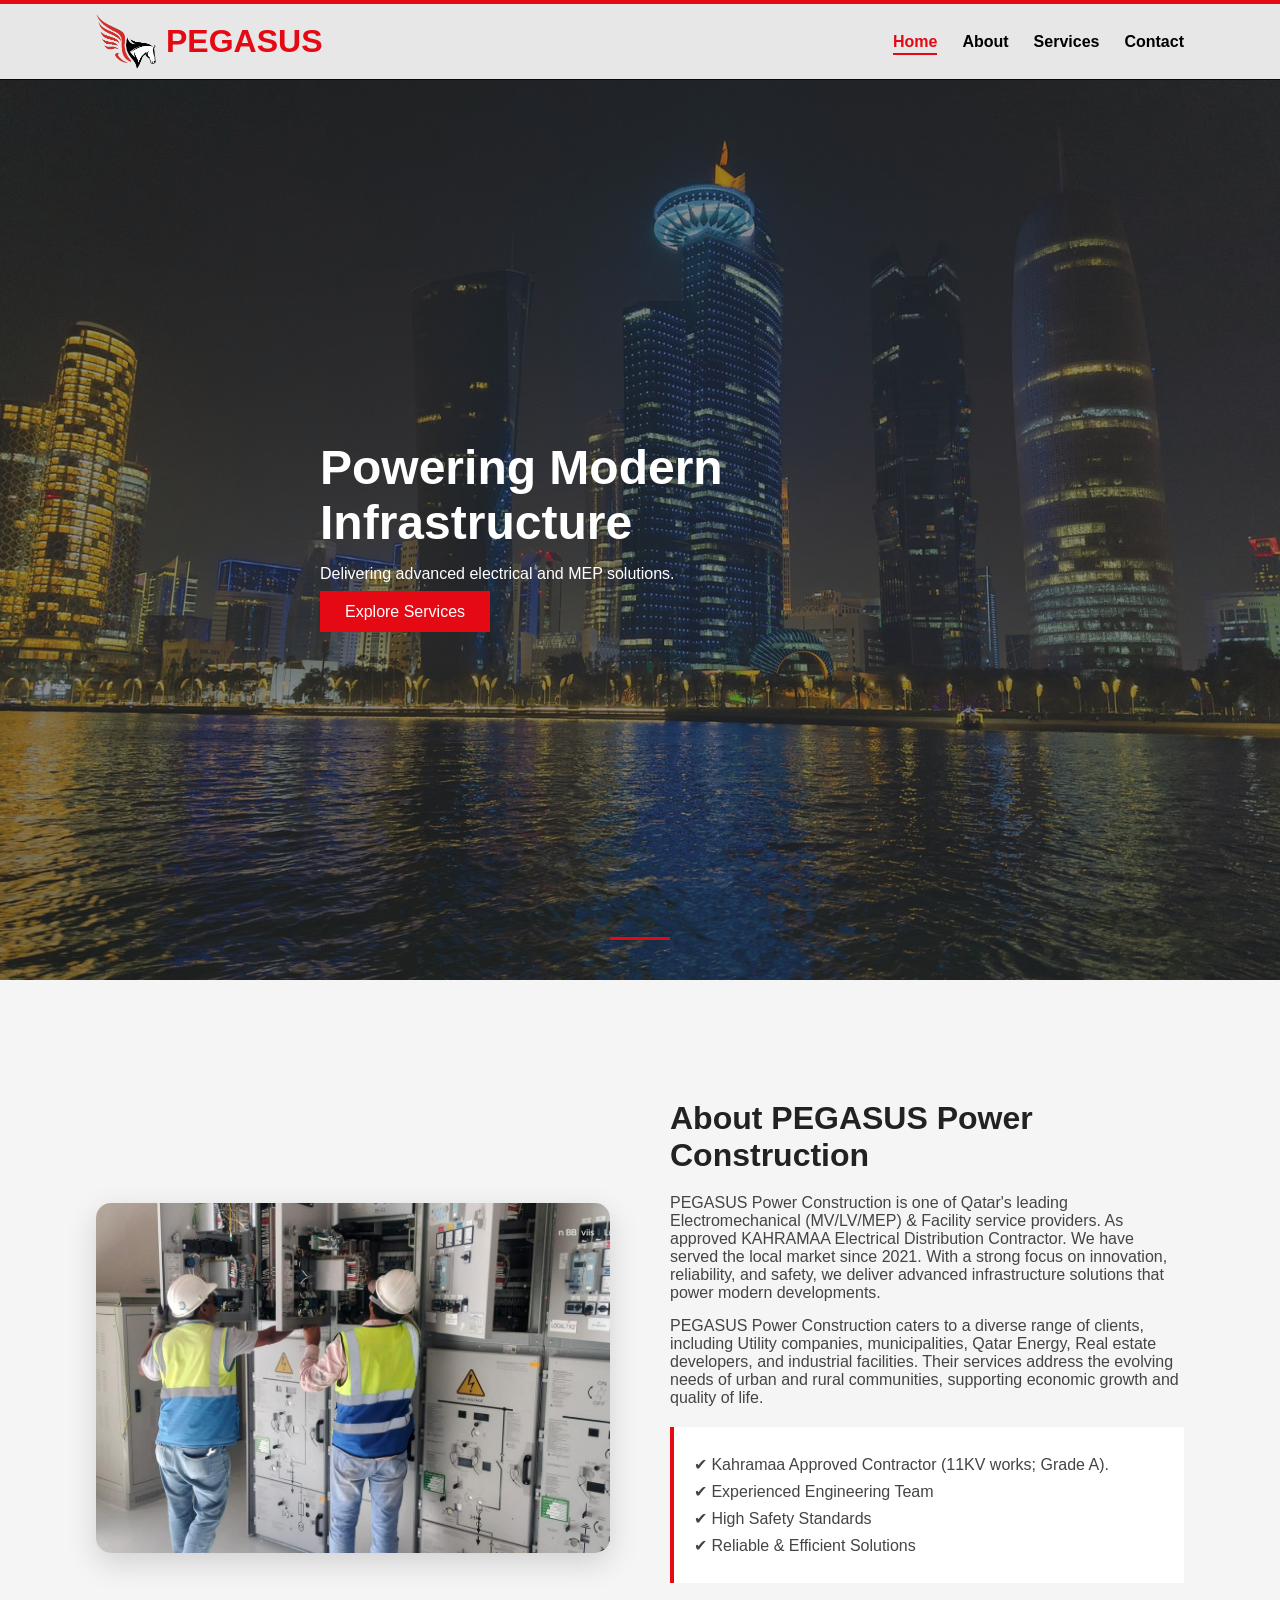
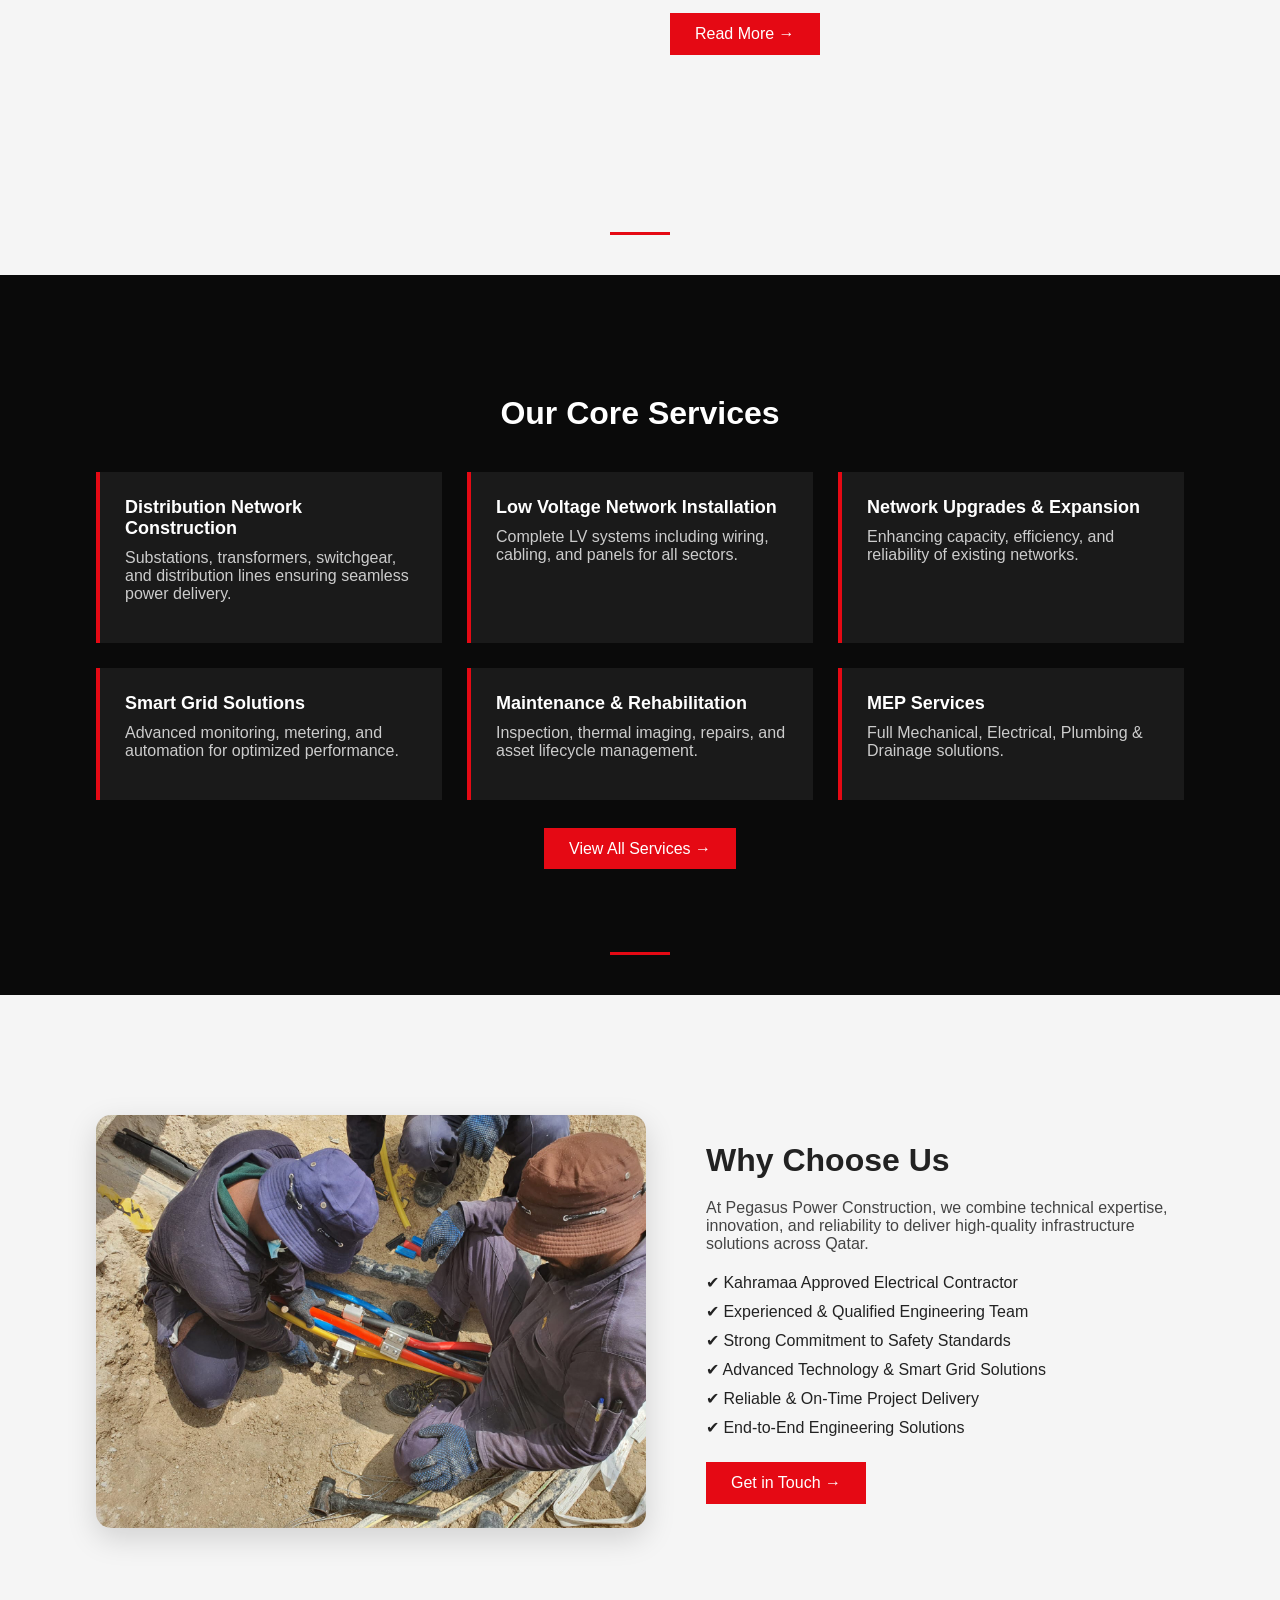
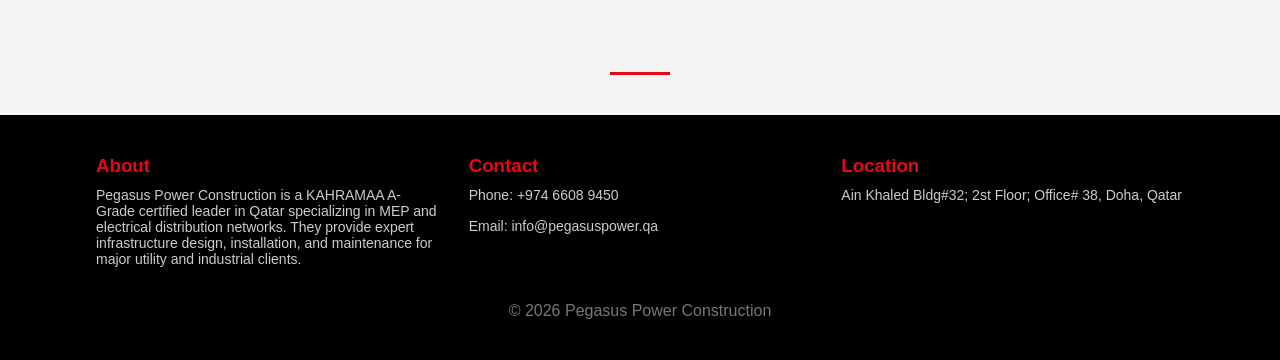
==== commit 5d6f010c: "Extract shared CSS/JS, added top bar and active nav status" ====
--- a/index.html
+++ b/index.html
@@ -5,109 +5,9 @@
 <meta name="viewport" content="width=device-width, initial-scale=1.0">
 <title>Pegasus Power Construction</title>
 <link rel="icon" type="image/png" href="images/logo.png">
+<link rel="stylesheet" href="style.css">
 
 <style>
-* {
-    margin: 0;
-    padding: 0;
-    box-sizing: border-box;
-    font-family: 'Segoe UI', sans-serif;
-}
-
-body {
-    background: #0a0a0a;
-    color: #fff;
-    padding-top: 80px;
-}
-
-/* CONTAINER */
-.container {
-    width: 85%;
-    margin: auto;
-}
-
-/* HEADER */
-header {
-    position: fixed;
-    width: 100%;
-    top: 0;
-    background: rgba(255, 255, 255, 0.9);
-    padding: 10px 0;
-    z-index: 1000;
-    transition: 0.3s;
-}
-
-header.scrolled {
-    padding: 2px 0;
-}
-
-header .container {
-    display: flex;
-    justify-content: space-between;
-    align-items: center;
-}
-
-.logo-box {
-    display: flex;
-    align-items: center;
-}
-
-.logo-box img {
-    width: 60px;
-    margin-right: 10px;
-    margin-bottom: 15px;
-    transition: 0.3s;
-}
-
-header.scrolled .logo-box img {
-    width: 45px;
-}
-
-.logo-text {
-    color: #e50914;
-    font-weight: bold;
-}
-
-/* NAV */
-nav ul {
-    display: flex;
-    list-style: none;
-}
-
-nav ul li {
-    margin-left: 25px;
-}
-
-nav ul li a {
-    text-decoration: none;
-    color: rgb(0, 0, 0);
-    position: relative;
-    font-weight: bold;
-}
-
-nav ul li a::after {
-    content: "";
-    width: 0%;
-    height: 2px;
-    background: #e50914;
-    position: absolute;
-    bottom: -5px;
-    left: 0;
-    transition: 0.3s;
-}
-
-nav ul li a:hover::after {
-    width: 100%;
-}
-
-.nav-toggle {
-    display: none;
-    background: none;
-    border: none;
-    padding: 5px;
-    cursor: pointer;
-}
-
 /* HERO */
 .hero {
     height: 100vh;
@@ -369,34 +269,6 @@
     background: #b20710;
 }
 
-/* FOOTER */
-footer {
-    background: #000;
-    padding: 50px 0;
-}
-
-.footer-container {
-    display: grid;
-    grid-template-columns: repeat(auto-fit, minmax(250px, 1fr));
-    gap: 30px;
-}
-
-.footer-box h3 {
-    color: #e50914;
-    margin-bottom: 10px;
-}
-
-.footer-box p {
-    color: #ccc;
-    font-size: 14px;
-}
-
-.footer-bottom {
-    text-align: center;
-    margin-top: 30px;
-    color: #777;
-}
-
 /* TEXT SPACING */
 h2 {
     margin-bottom: 25px;
@@ -406,62 +278,8 @@
     margin-bottom: 15px;
 }
 
-/* ANIMATIONS */
-.fade {
-    opacity: 0;
-    transform: translateY(40px);
-    transition: all 0.8s ease;
-}
-
-.fade.show {
-    opacity: 1;
-    transform: translateY(0);
-}
-
-/* ─── MOBILE ─────────────────────────────────── */
+/* ─── MOBILE (page-specific only) ───────────── */
 @media (max-width: 768px) {
-
-    /* NAV - hamburger */
-    .nav-toggle {
-        display: flex;
-        flex-direction: column;
-        gap: 5px;
-        cursor: pointer;
-        z-index: 1100;
-    }
-
-    .nav-toggle span {
-        width: 25px;
-        height: 3px;
-        background: #000;
-        display: block;
-        transition: 0.3s;
-    }
-
-    nav {
-        display: none;
-        position: absolute;
-        top: 100%;
-        left: 0;
-        width: 100%;
-        background: white;
-        padding: 20px 0;
-        box-shadow: 0 5px 15px rgba(0,0,0,0.1);
-    }
-
-    nav.open {
-        display: block;
-    }
-
-    nav ul {
-        flex-direction: column;
-        align-items: center;
-        gap: 15px;
-    }
-
-    nav ul li {
-        margin: 0;
-    }
 
     /* HERO */
     .hero-content {
@@ -472,10 +290,6 @@
         font-size: 28px;
     }
 
-    body {
-        padding-top: 60px;
-    }
-
     /* ABOUT */
     .about-home-content {
         flex-direction: column;
@@ -494,21 +308,17 @@
     .why-image img {
         max-width: 100%;
     }
-
-    /* FOOTER */
-    .footer-container {
-        grid-template-columns: 1fr;
-    }
 }
 </style>
 
 </head>
 <body>
 
+<div class="top-bar"></div>
 <header id="header">
     <div class="container">
         <div class="logo-box">
-            <img src="images/logo.png">
+            <img src="images/logo.png" alt="Pegasus Power Construction logo">
             <h1 class="logo-text">PEGASUS</h1>
         </div>
 
@@ -520,7 +330,7 @@
 
         <nav>
             <ul>
-                <li><a href="index.html">Home</a></li>
+                <li><a href="index.html" class="active">Home</a></li>
                 <li><a href="about.html">About</a></li>
                 <li><a href="services.html">Services</a></li>
                 <li><a href="contact.html">Contact</a></li>
@@ -543,7 +353,7 @@
 
         <div class="about-image fade">
             <div class="image-wrapper">
-                <img src="images/home1.jpeg">
+                <img src="images/home1.jpeg" alt="Pegasus technicians working on high voltage switchgear panels on site">
             </div>
         </div>
 
@@ -559,7 +369,7 @@
                 PEGASUS Power Construction caters to a diverse range of clients, including Utility companies, municipalities, Qatar Energy, Real estate developers, and industrial facilities. Their services address the evolving needs of urban and rural communities, supporting economic growth and quality of life.
             </p>
 
-            <!-- ✅ CHECKLIST BACK -->
+            <!-- CHECKLIST -->
             <div class="about-highlight fade">
                 <p>✔ Kahramaa Approved Contractor (11KV works; Grade A).</p>
                 <p>✔ Experienced Engineering Team</p>
@@ -621,13 +431,13 @@
     </div>
 </section>
 
-<!-- WHY CHOOSE US (UPGRADED) -->
+<!-- WHY CHOOSE US -->
 <section class="why-home">
     <div class="container why-content">
 
         <!-- IMAGE -->
         <div class="why-image fade">
-            <img src="images/WhyImage.jpeg"> <!-- 🔥 replace -->
+            <img src="images/WhyImage.jpeg" alt="Pegasus crew performing underground cable jointing at a construction site"> 
         </div>
 
         <!-- TEXT -->
@@ -680,30 +490,7 @@
     </div>
 </footer>
 
-<script>
-const elements = document.querySelectorAll('.fade');
-
-window.addEventListener('scroll', () => {
-    const trigger = window.innerHeight * 0.85;
-
-    elements.forEach(el => {
-        const top = el.getBoundingClientRect().top;
-        if (top < trigger) {
-            el.classList.add('show');
-        }
-    });
-});
-
-const header = document.getElementById("header");
-
-window.addEventListener("scroll", () => {
-    if (window.scrollY > 50) {
-        header.classList.add("scrolled");
-    } else {
-        header.classList.remove("scrolled");
-    }
-});
-</script>
+<script src="script.js"></script>
 
 </body>
 </html>
--- a/style.css
+++ b/style.css
@@ -0,0 +1,211 @@
+* {
+    margin: 0;
+    padding: 0;
+    box-sizing: border-box;
+    font-family: 'Segoe UI', sans-serif;
+}
+
+body {
+    background: #0a0a0a;
+    color: #fff;
+    padding-top: 80px;
+}
+
+/* TOP ACCENT BAR */
+.top-bar {
+    position: fixed;
+    top: 0;
+    left: 0;
+    width: 100%;
+    height: 4px;
+    background: #e50914;
+    z-index: 1001;
+}
+
+/* CONTAINER */
+.container {
+    width: 85%;
+    margin: auto;
+}
+
+/* HEADER */
+header {
+    position: fixed;
+    width: 100%;
+    top: 4px;
+    background: rgba(255, 255, 255, 0.9);
+    padding: 10px 0;
+    z-index: 1000;
+    transition: 0.3s;
+}
+
+header.scrolled {
+    padding: 2px 0;
+}
+
+header .container {
+    display: flex;
+    justify-content: space-between;
+    align-items: center;
+}
+
+.logo-box {
+    display: flex;
+    align-items: center;
+}
+
+.logo-box img {
+    width: 60px;
+    margin-right: 10px;
+    transition: 0.3s;
+}
+
+header.scrolled .logo-box img {
+    width: 45px;
+}
+
+.logo-text {
+    color: #e50914;
+    font-weight: bold;
+}
+
+/* NAV */
+nav ul {
+    display: flex;
+    list-style: none;
+}
+
+nav ul li {
+    margin-left: 25px;
+}
+
+nav ul li a {
+    text-decoration: none;
+    color: rgb(0, 0, 0);
+    position: relative;
+    font-weight: bold;
+}
+
+nav ul li a::after {
+    content: "";
+    width: 0%;
+    height: 2px;
+    background: #e50914;
+    position: absolute;
+    bottom: -5px;
+    left: 0;
+    transition: 0.3s;
+}
+
+nav ul li a:hover::after {
+    width: 100%;
+}
+
+nav ul li a.active {
+    color: #e50914;
+}
+
+nav ul li a.active::after {
+    width: 100%;
+}
+
+.nav-toggle {
+    display: none;
+    background: none;
+    border: none;
+    padding: 5px;
+    cursor: pointer;
+}
+
+/* ANIMATIONS */
+.fade {
+    opacity: 0;
+    transform: translateY(40px);
+    transition: all 0.8s ease;
+}
+
+.fade.show {
+    opacity: 1;
+    transform: translateY(0);
+}
+
+/* FOOTER */
+footer {
+    background: #000;
+    padding: 40px 0;
+}
+
+.footer-container {
+    display: grid;
+    grid-template-columns: repeat(auto-fit, minmax(250px, 1fr));
+    gap: 30px;
+}
+
+.footer-box h3 {
+    color: #e50914;
+    margin-bottom: 10px;
+}
+
+.footer-box p {
+    color: #ccc;
+    font-size: 14px;
+}
+
+.footer-bottom {
+    text-align: center;
+    margin-top: 20px;
+    color: #777;
+}
+
+/* MOBILE */
+@media (max-width: 768px) {
+
+    body {
+        padding-top: 60px;
+    }
+
+    .nav-toggle {
+        display: flex;
+        flex-direction: column;
+        gap: 5px;
+        cursor: pointer;
+        z-index: 1100;
+    }
+
+    .nav-toggle span {
+        width: 25px;
+        height: 3px;
+        background: #000;
+        display: block;
+        transition: 0.3s;
+    }
+
+    nav {
+        display: none;
+        position: absolute;
+        top: 100%;
+        left: 0;
+        width: 100%;
+        background: white;
+        padding: 20px 0;
+        box-shadow: 0 5px 15px rgba(0,0,0,0.1);
+    }
+
+    nav.open {
+        display: block;
+    }
+
+    nav ul {
+        flex-direction: column;
+        align-items: center;
+        gap: 15px;
+    }
+
+    nav ul li {
+        margin: 0;
+    }
+
+    .footer-container {
+        grid-template-columns: 1fr;
+    }
+}
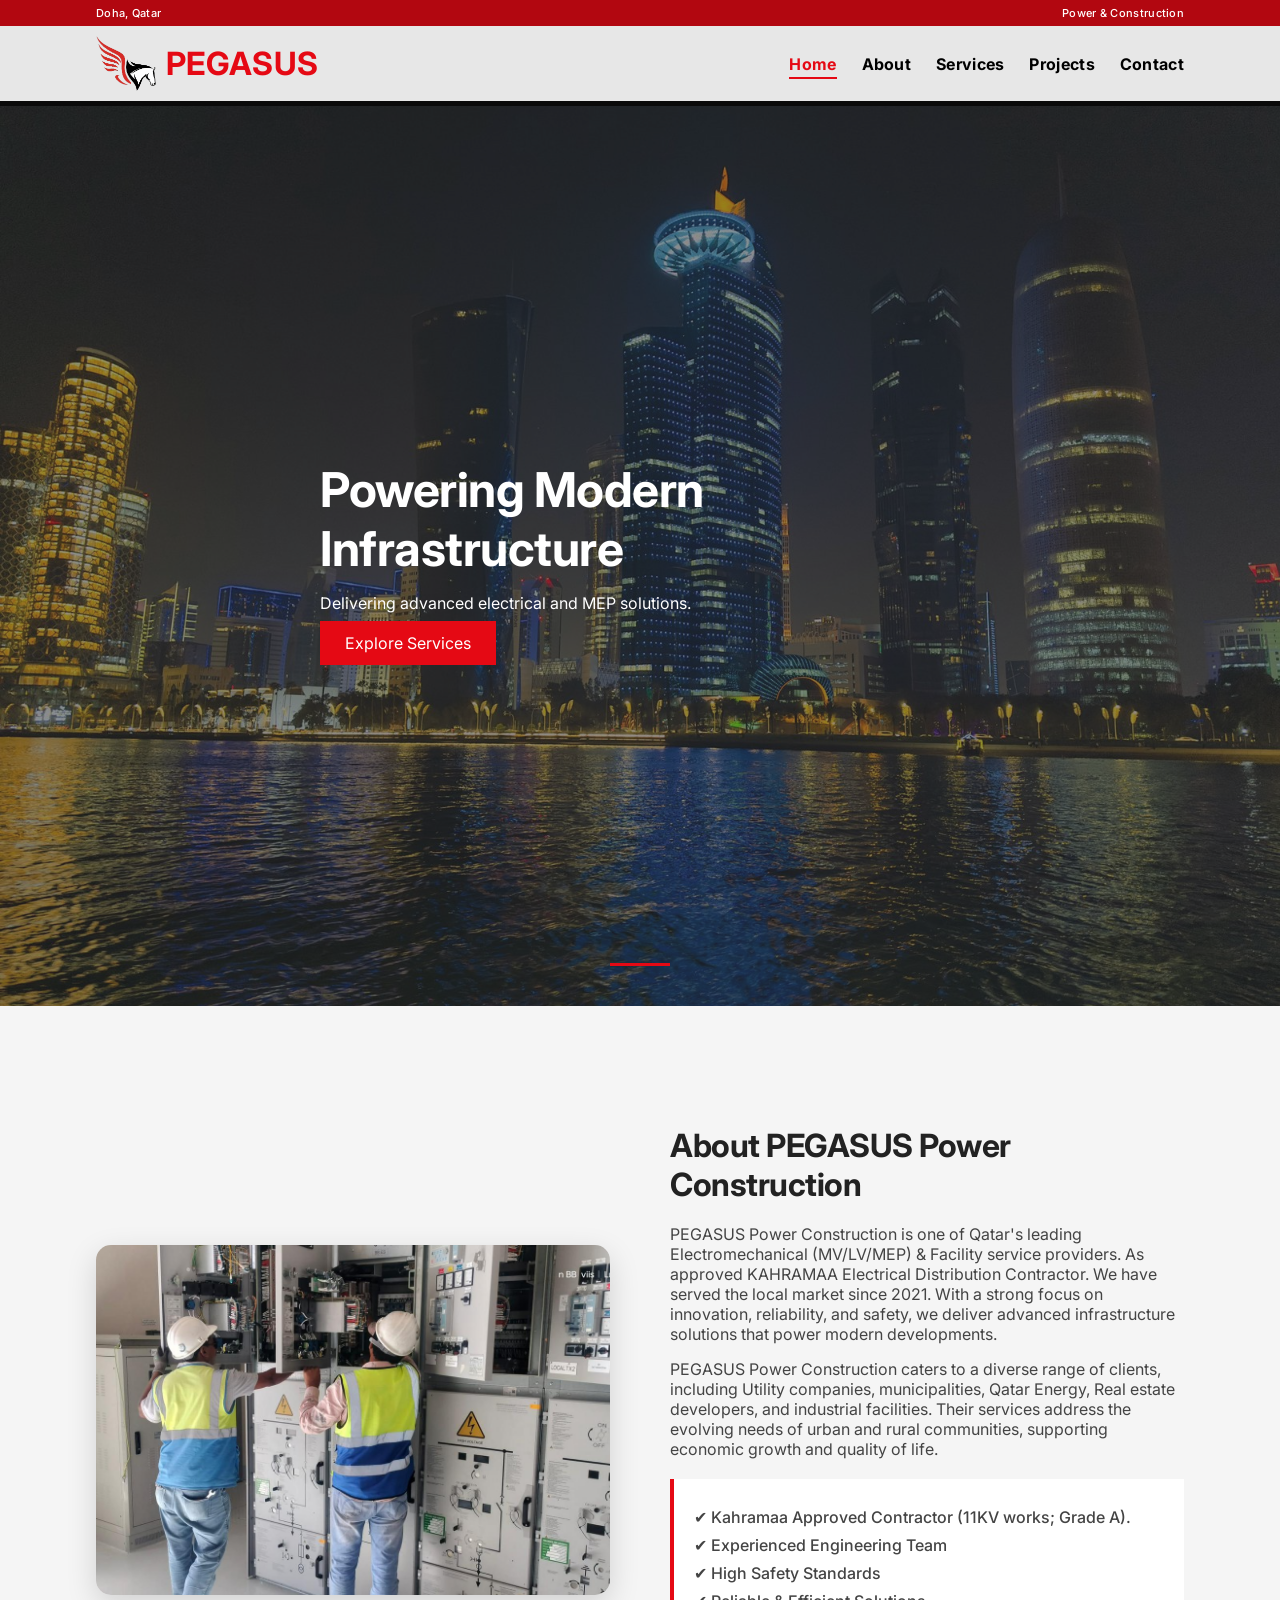
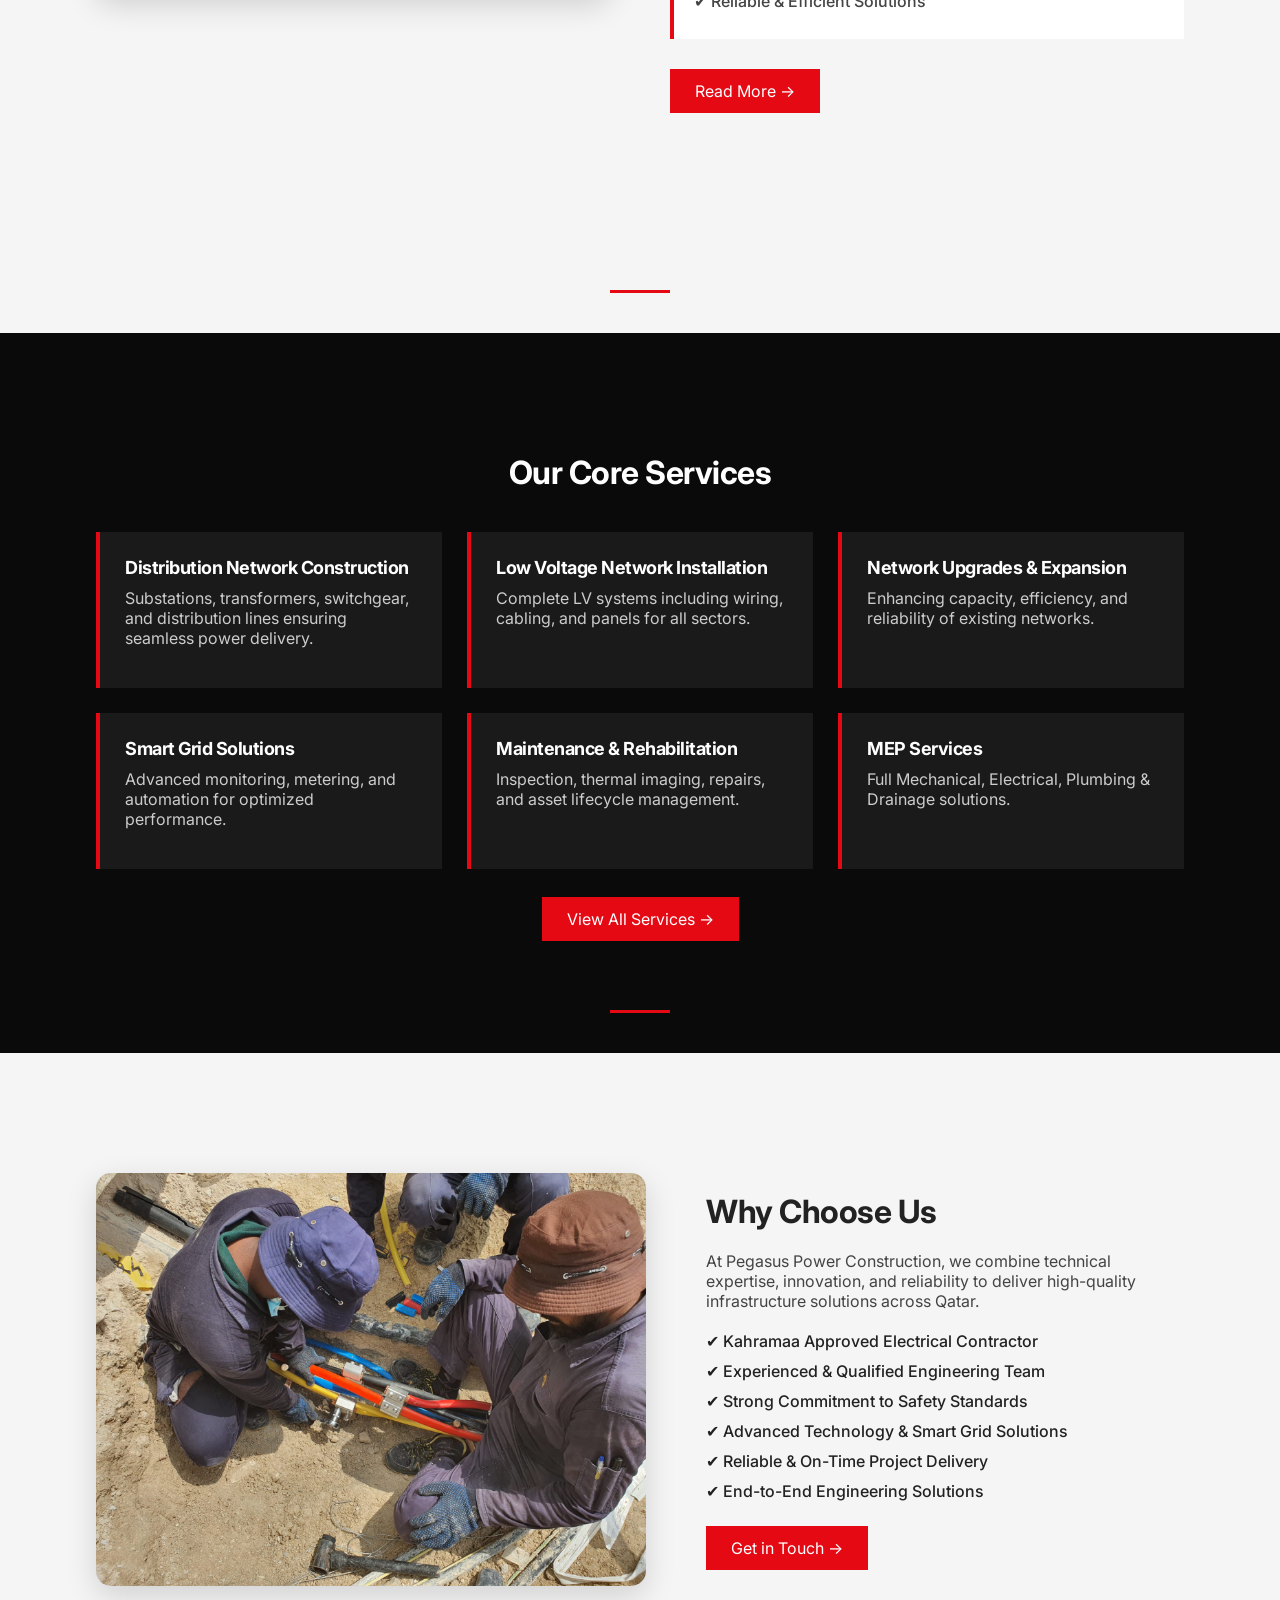
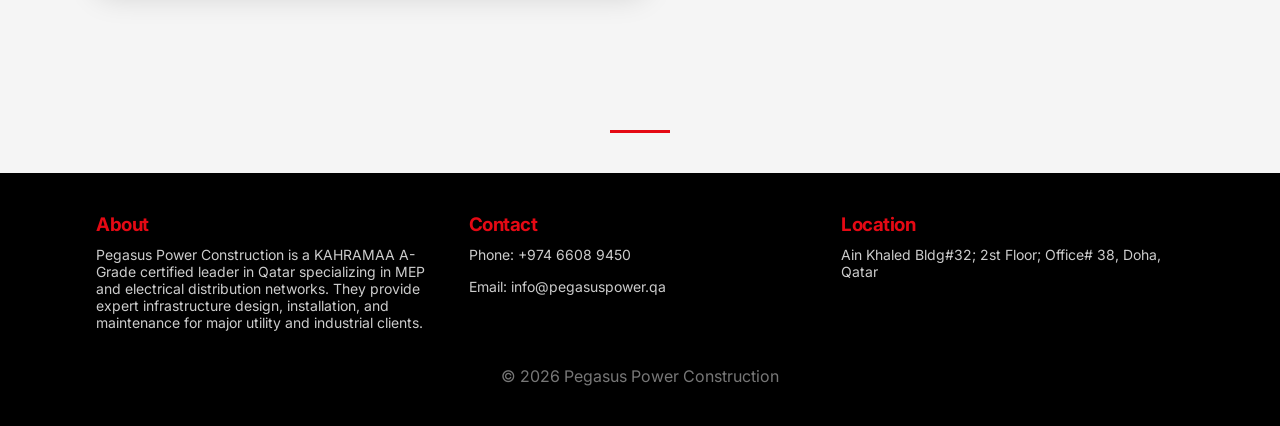
==== commit 21cb1fc3: "Addded projects page, changed sections background image, implemented aesthetic changes around the we" ====
--- a/index.html
+++ b/index.html
@@ -5,6 +5,9 @@
 <meta name="viewport" content="width=device-width, initial-scale=1.0">
 <title>Pegasus Power Construction</title>
 <link rel="icon" type="image/png" href="images/logo.png">
+<link rel="preconnect" href="https://fonts.googleapis.com">
+<link rel="preconnect" href="https://fonts.gstatic.com" crossorigin>
+<link href="https://fonts.googleapis.com/css2?family=Inter:wght@400;500;600;700&display=swap" rel="stylesheet">
 <link rel="stylesheet" href="style.css">
 
 <style>
@@ -314,7 +317,12 @@
 </head>
 <body>
 
-<div class="top-bar"></div>
+<div class="top-bar">
+    <div class="container">
+        <span>Doha, Qatar</span>
+        <span>Power & Construction</span>
+    </div>
+</div>
 <header id="header">
     <div class="container">
         <div class="logo-box">
@@ -333,6 +341,7 @@
                 <li><a href="index.html" class="active">Home</a></li>
                 <li><a href="about.html">About</a></li>
                 <li><a href="services.html">Services</a></li>
+                <li><a href="projects.html">Projects</a></li>
                 <li><a href="contact.html">Contact</a></li>
             </ul>
         </nav>
--- a/style.css
+++ b/style.css
@@ -2,24 +2,45 @@
     margin: 0;
     padding: 0;
     box-sizing: border-box;
-    font-family: 'Segoe UI', sans-serif;
+    font-family: 'Inter', sans-serif;
+}
+
+h1, h2, h3 {
+    font-weight: 700;
+    letter-spacing: -0.5px;
+}
+
+.logo-text, nav ul li a, .section-tag {
+    letter-spacing: 0.3px;
 }
 
 body {
     background: #0a0a0a;
     color: #fff;
-    padding-top: 80px;
-}
-
-/* TOP ACCENT BAR */
+    padding-top: 106px;
+}
+
+/* TOP INFO BAR */
 .top-bar {
     position: fixed;
     top: 0;
     left: 0;
     width: 100%;
-    height: 4px;
-    background: #e50914;
+    height: 26px;
+    background: #b20710;
+    color: #fff;
     z-index: 1001;
+    display: flex;
+    align-items: center;
+}
+
+.top-bar .container {
+    display: flex;
+    justify-content: space-between;
+    align-items: center;
+    font-size: 11px;
+    font-weight: 500;
+    letter-spacing: 0.3px;
 }
 
 /* CONTAINER */
@@ -28,11 +49,46 @@
     margin: auto;
 }
 
+/* HERO */
+.page-hero {
+    height: 40vh;
+    background: url('images/Sections3.png') center/cover no-repeat;
+    display: flex;
+    align-items: center;
+    position: relative;
+    border-bottom: 3px solid #e50914;
+}
+
+.page-hero .container {
+    display: flex;
+    align-items: center;
+    margin: 0 auto;
+}
+
+.hero-text-box {
+    background: rgba(0,0,0,0.75);
+    padding: 25px 35px;
+    max-width: 480px;
+    position: relative;
+    z-index: 2;
+}
+
+.hero-text-box h1 {
+    font-size: 36px;
+    margin-bottom: 8px;
+}
+
+.hero-text-box p {
+    font-size: 15px;
+    color: #eee;
+    margin: 0;
+}
+
 /* HEADER */
 header {
     position: fixed;
     width: 100%;
-    top: 4px;
+    top: 26px;
     background: rgba(255, 255, 255, 0.9);
     padding: 10px 0;
     z-index: 1000;
@@ -161,7 +217,19 @@
 @media (max-width: 768px) {
 
     body {
-        padding-top: 60px;
+        padding-top: 82px;
+    }
+
+    .top-bar {
+        height: 22px;
+    }
+
+    .top-bar .container {
+        font-size: 10px;
+    }
+
+    header {
+        top: 22px;
     }
 
     .nav-toggle {
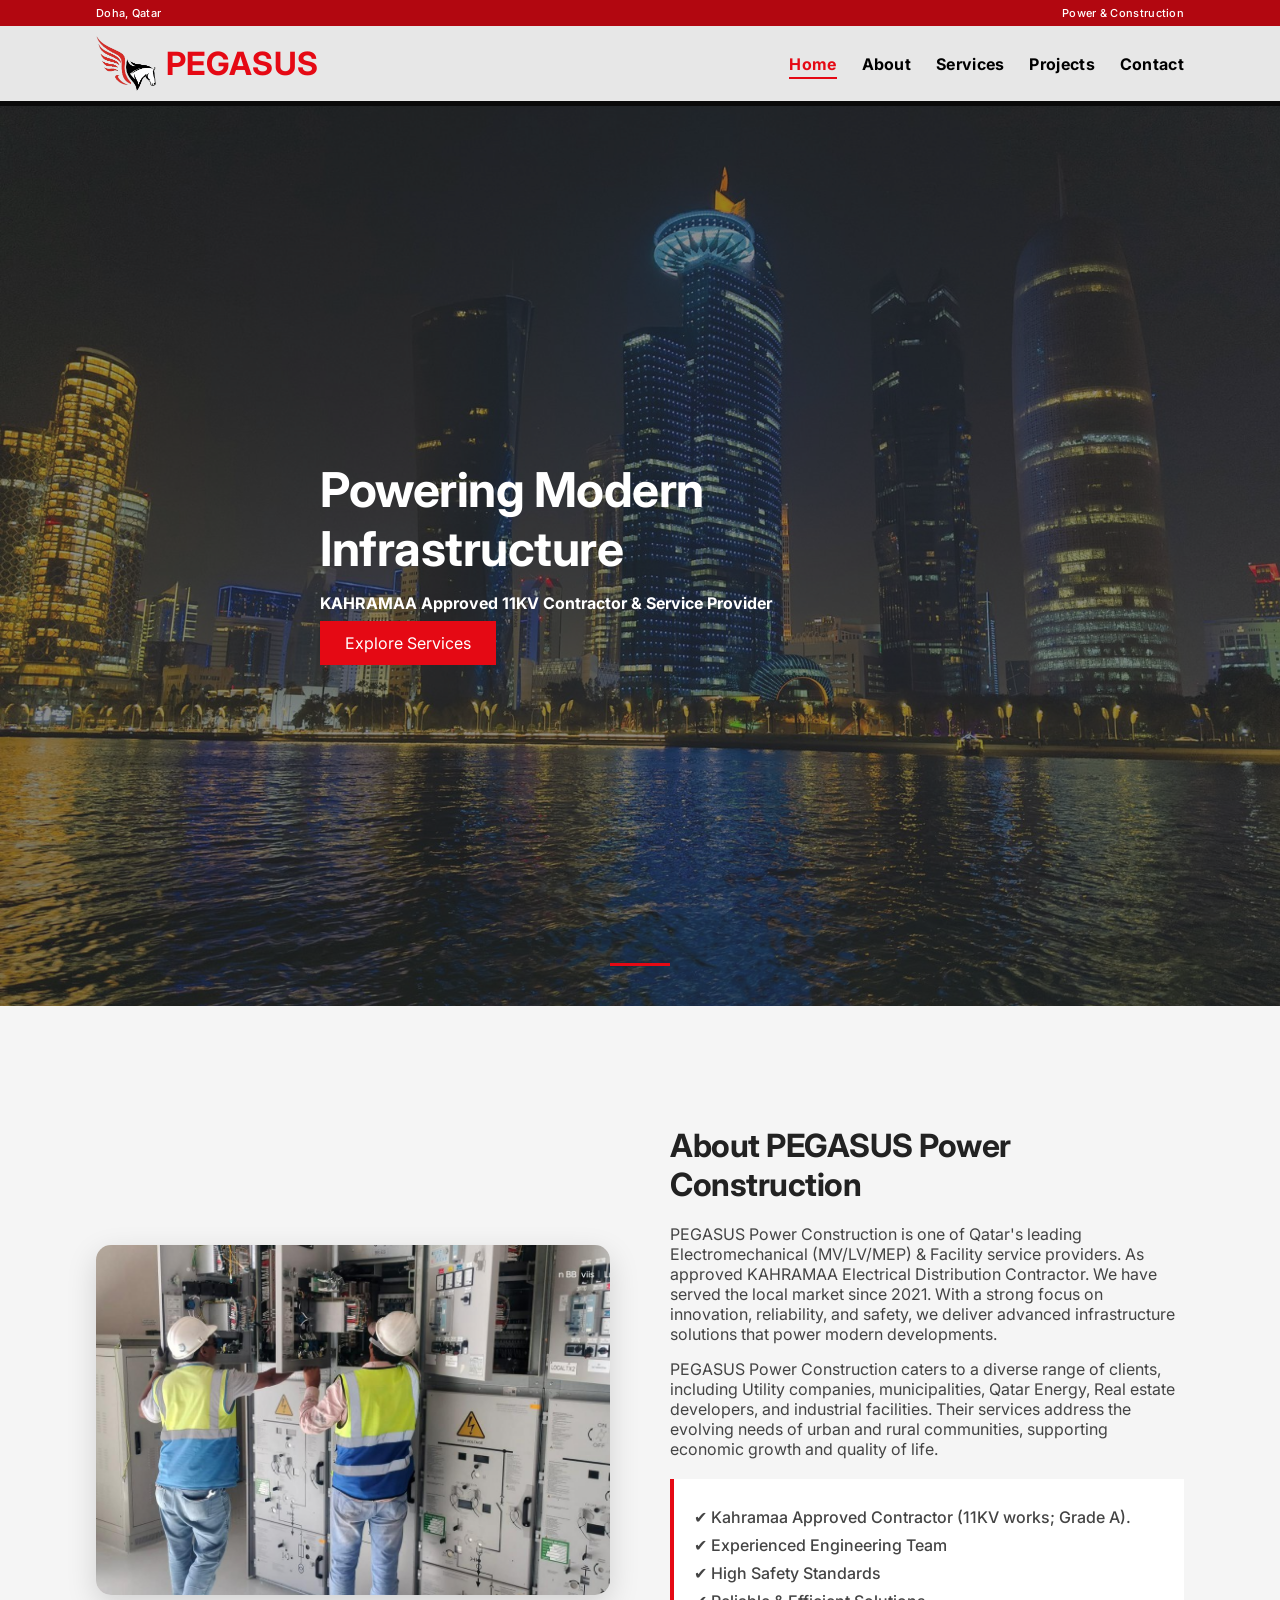
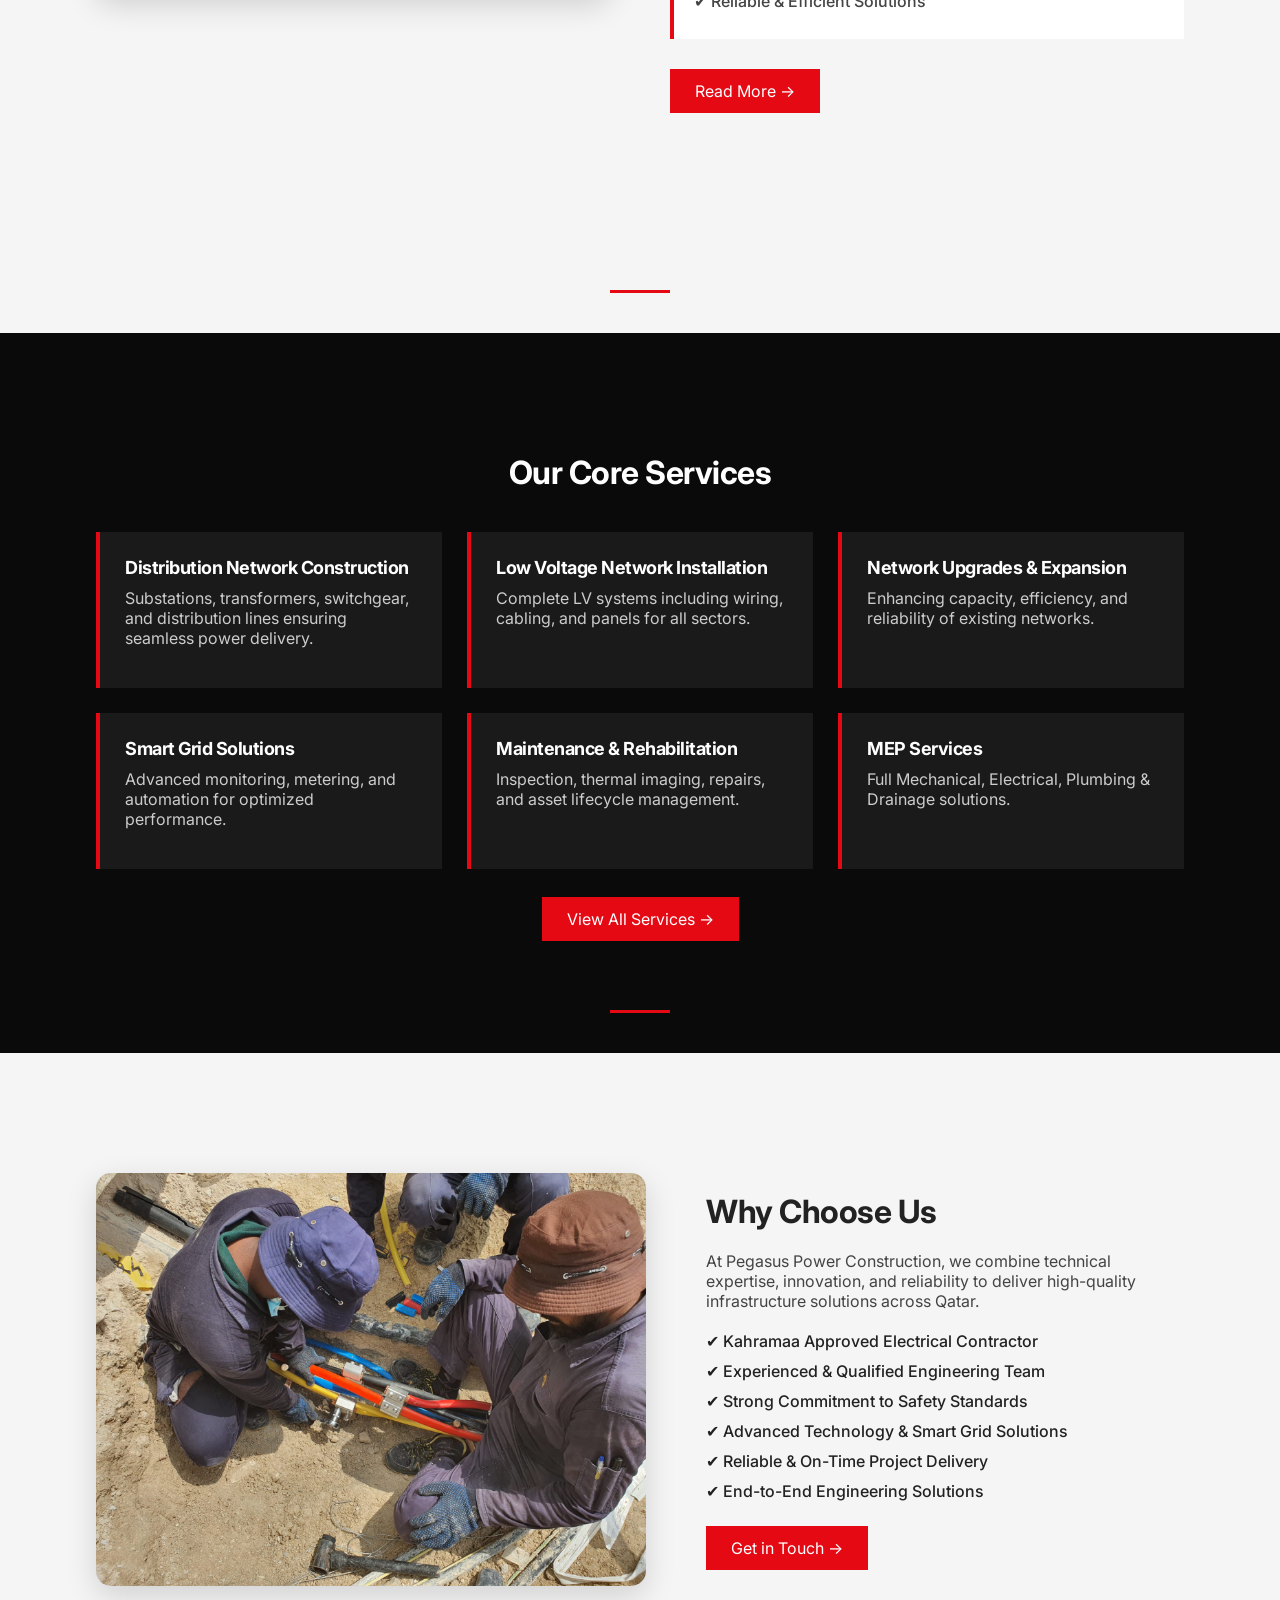
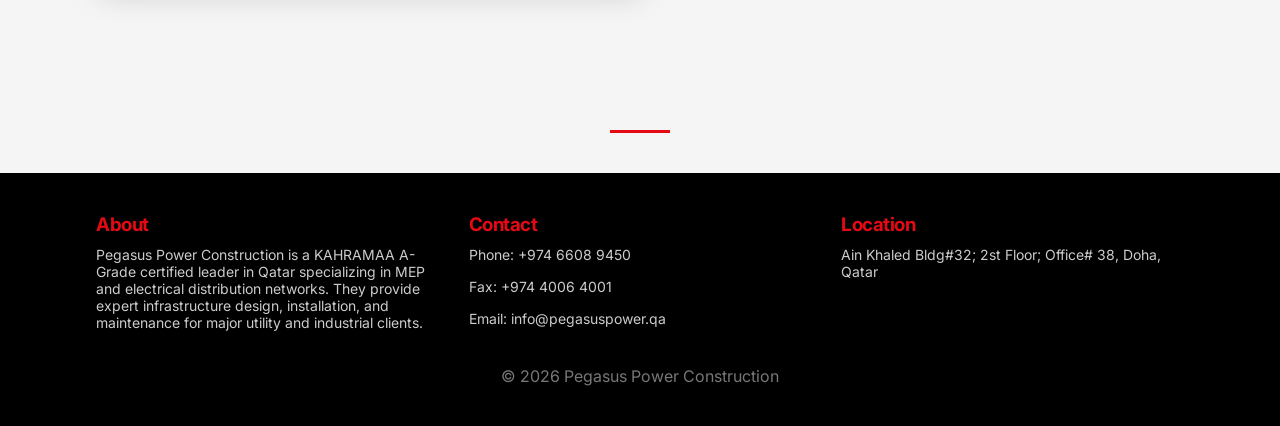
==== commit 17e1190b: "Added fax number into contact page and footer, added new certificate" ====
--- a/index.html
+++ b/index.html
@@ -351,7 +351,7 @@
 <section class="hero">
     <div class="container hero-content fade">
         <h1>Powering Modern Infrastructure</h1>
-        <p>Delivering advanced electrical and MEP solutions.</p>
+        <p><strong>KAHRAMAA Approved 11KV Contractor & Service Provider</strong></p>
         <a href="services.html" class="btn">Explore Services</a>
     </div>
 </section>
@@ -485,6 +485,7 @@
         <div class="footer-box">
             <h3>Contact</h3>
             <p>Phone: +974 6608 9450</p>
+            <p>Fax: +974 4006 4001</p>
             <p>Email: info@pegasuspower.qa</p>
         </div>
 
--- a/style.css
+++ b/style.css
@@ -52,7 +52,7 @@
 /* HERO */
 .page-hero {
     height: 40vh;
-    background: url('images/Sections3.png') center/cover no-repeat;
+    background: url('images/Sections3.jpg') center/cover no-repeat;
     display: flex;
     align-items: center;
     position: relative;
@@ -213,6 +213,22 @@
     color: #777;
 }
 
+/* SECTION DIVIDER LINE */
+section {
+    position: relative;
+}
+
+section:not(.page-hero)::after {
+    content: "";
+    width: 60px;
+    height: 3px;
+    background: #e50914;
+    position: absolute;
+    bottom: 40px;
+    left: 50%;
+    transform: translateX(-50%);
+}
+
 /* MOBILE */
 @media (max-width: 768px) {
 
